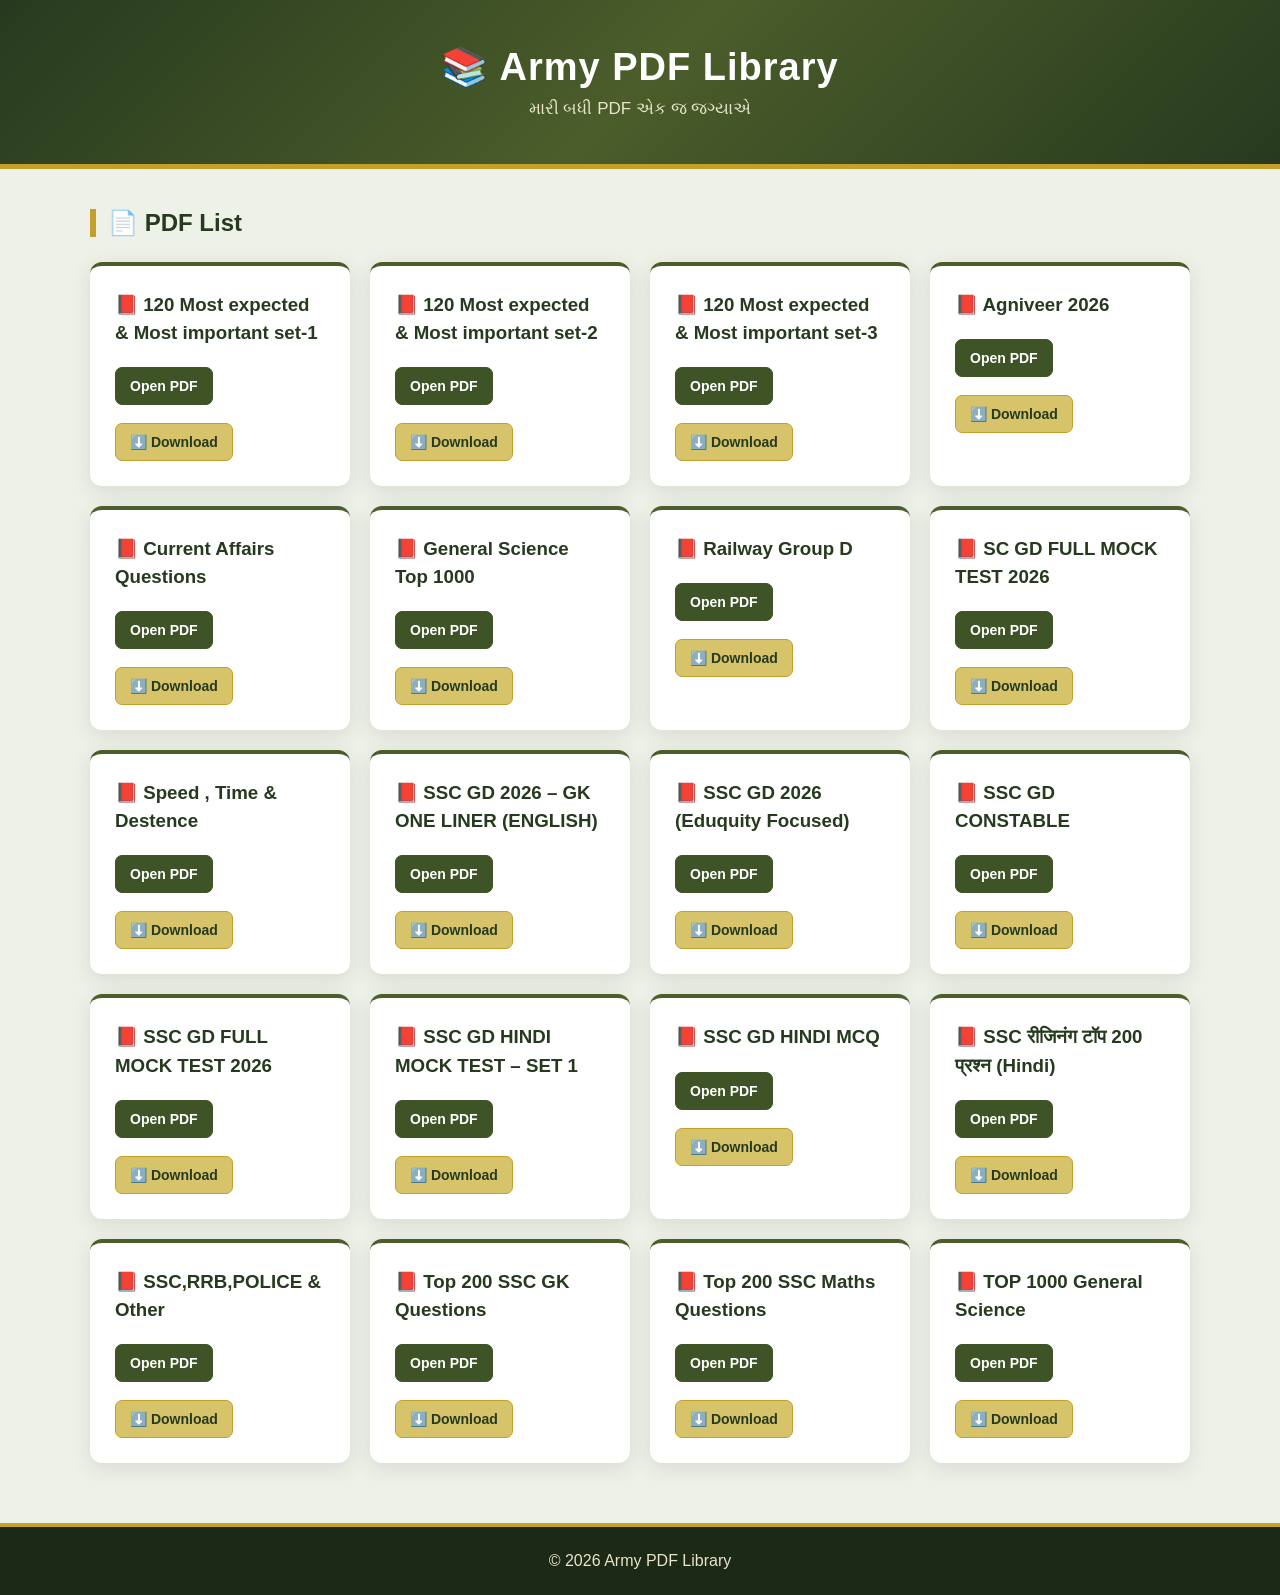
==== index.html @ f8b1bea4 "Fix HTML encoding issues in index.html" ====
<!DOCTYPE html>
<html lang="en">

<head>
    <meta charset="UTF-8">
    <meta name="viewport" content="width=device-width, initial-scale=1.0">

    <title>Army PDF Library</title>

    <link rel="stylesheet" href="style.css">
</head>

<body>

    <header>
        <h1>📚 Army PDF Library</h1>
        <p>મારી બધી PDF એક જ જગ્યાએ</p>
    </header>

    <main>

        <h2>📄 PDF List</h2>

        <div class="pdf-list">

            <div class="pdf-card">

                <h3>📕 120 Most expected & Most important set-1</h3>

                <a href="pdfs/120 Most expected & Most important set-1.pdf.pdf" target="_blank">Open PDF</a>
                <br>
                <br>
                <a href="pdfs/120 Most expected & Most important set-1.pdf.pdf"
                   download>
                    ⬇️ Download
                </a>

            </div>

            
            <div class="pdf-card">

                <h3>📕 120 Most expected & Most important set-2</h3>

                <a href="pdfs/120 Most expected & Most important set-2.pdf.pdf" target="_blank">Open PDF</a>
                <br><br>
                <a href="pdfs/120 Most expected & Most important set-2.pdf.pdf"
                   download>
                    ⬇️ Download
                </a>

            </div>

            <div class="pdf-card">

                <h3>📕 120 Most expected & Most important set-3</h3>

                <a href="pdfs/120 Most expected & Most important set-3.pdf.pdf" target="_blank">Open PDF</a>
                <br><br>
                <a href="pdfs/120 Most expected & Most important set-3.pdf.pdf"
                   download>
                    ⬇️ Download
                </a>

            </div>

            <div class="pdf-card">

                <h3>📕 Agniveer 2026 </h3>

                <a href="pdfs/Agniveer 2026.pdf.pdf" target="_blank">Open PDF</a>
                <br><br>
                <a href="pdfs/Agniveer 2026.pdf.pdf"
                   download>
                    ⬇️ Download
                </a>

            </div>

            <div class="pdf-card">

                <h3>📕 Current Affairs Questions</h3>

                <a href="pdfs/Current Affairs Questions.pdf.pdf" target="_blank">Open PDF</a>
                <br><br>
                <a href="pdfs/Current Affairs Questions.pdf.pdf"
                   download>
                    ⬇️ Download
                </a>

            </div>

            <div class="pdf-card">

                <h3>📕 General Science Top 1000</h3>

                <a href="pdfs/General Science Top 1000.pdf.pdf" target="_blank">Open PDF</a>
                <br><br>
                <a href="pdfs/General Science Top 1000.pdf.pdf"
                   download>
                    ⬇️ Download
                </a>

            </div>

            <div class="pdf-card">

                <h3>📕 Railway Group D </h3>

                <a href="pdfs/Railway Group D.pdf.pdf" target="_blank">Open PDF</a>
                <br><br>
                <a href="pdfs/Railway Group D.pdf.pdf"
                   download>
                    ⬇️ Download
                </a>

            </div>

            <div class="pdf-card">

                <h3>📕 SC GD FULL MOCK TEST 2026 </h3>

                <a href="pdfs/SC GD FULL MOCK TEST 2026.pdf.pdf" target="_blank">Open PDF</a>
                <br><br>
                <a href="pdfs/SC GD FULL MOCK TEST 2026.pdf.pdf"
                   download>
                    ⬇️ Download
                </a>

            </div>

            <div class="pdf-card">

                <h3>📕 Speed , Time & Destence </h3>

                <a href="pdfs/Speed , Time & Destence.pdf.pdf" target="_blank">Open PDF</a>
                <br><br>
                <a href="pdfs/Speed , Time & Destence.pdf.pdf"
                   download>
                    ⬇️ Download
                </a>

            </div>

            <div class="pdf-card">

                <h3>📕 SSC GD 2026 – GK ONE LINER (ENGLISH) </h3>

                <a href="pdfs/SSC GD 2026 – GK ONE LINER (ENGLISH).pdf.pdf" target="_blank">Open PDF</a>
                <br><br>
                <a href="pdfs/SSC GD 2026 – GK ONE LINER (ENGLISH).pdf.pdf"
                   download>
                    ⬇️ Download
                </a>

            </div>

            <div class="pdf-card">

                <h3>📕 SSC GD 2026 (Eduquity Focused)  </h3>

                <a href="pdfs/SSC GD 2026 (Eduquity Focused).pdf-compressed.pdf" target="_blank">Open PDF</a>
                <br><br>
                <a href="pdfs/SSC GD 2026 (Eduquity Focused) .pdf.pdf"
                   download>
                    ⬇️ Download
                </a>

            </div>

            <div class="pdf-card">

                <h3>📕 SSC GD CONSTABLE </h3>

                <a href="pdfs/SSC GD CONSTABLE.pdf-compressed.pdf" target="_blank">Open PDF</a>
                <br><br>
                <a href="pdfs/SSC GD CONSTABLE.pdf.pdf"
                   download>
                    ⬇️ Download
                </a>

            </div>

            <div class="pdf-card">

                <h3>📕 SSC GD FULL MOCK TEST 2026 </h3>

                <a href="pdfs/SSC GD FULL MOCK TEST 2026.pdf-compressed.pdf" target="_blank">Open PDF</a>
                <br><br>
                <a href="pdfs/SSC GD FULL MOCK TEST 2026.pdf.pdf"
                   download>
                    ⬇️ Download
                </a>

            </div>

            <div class="pdf-card">

                <h3>📕 SSC GD HINDI MOCK TEST – SET 1  </h3>

                <a href="pdfs/SSC GD HINDI MOCK TEST – SET 1.pdf-compressed.pdf" target="_blank">Open PDF</a>
                <br><br>
                <a href="pdfs/SSC GD HINDI MOCK TEST – SET 1.pdf.pdf"
                   download>
                    ⬇️ Download
                </a>

            </div>

            <div class="pdf-card">

                <h3>📕 SSC GD HINDI MCQ </h3>

                <a href="pdfs/SSC GD Hindi MCQ.pdf-compressed.pdf" target="_blank">Open PDF</a>
                <br><br>
                <a href="pdfs/SSC GD Hindi MCQ.pdf.pdf"
                   download>
                    ⬇️ Download
                </a>

            </div>

            <div class="pdf-card">

                <h3>📕 SSC रीजिनंग टॉप 200 प्रश्न (Hindi) </h3>

                <a href="pdfs/SSC रीजिनंग टॉप 200 प्रश्न (Hindi).pdf-compressed.pdf" target="_blank">Open PDF</a>
                <br><br>
                <a href="pdfs/SSC रीजिनंग टॉप 200 प्रश्न (Hindi).pdf.pdf"
                   download>
                    ⬇️ Download
                </a>

            </div>

            <div class="pdf-card">

                <h3>📕 SSC,RRB,POLICE & Other </h3>

                <a href="pdfs/SSC,RRB,POLICE & Other.pdf.pdf" target="_blank">Open PDF</a>
                <br><br>
                <a href="pdfs/SSC,RRB,POLICE & Other.pdf.pdf"
                   download>
                    ⬇️ Download
                </a>

            </div>

            <div class="pdf-card">

                <h3>📕 Top 200 SSC GK Questions </h3>

                <a href="pdfs/Top 200 SSC GK Questions.pdf.pdf" target="_blank">Open PDF</a>
                <br><br>
                <a href="pdfs/Top 200 SSC GK Questions.pdf.pdf"
                   download>
                    ⬇️ Download
                </a>

            </div>

            <div class="pdf-card">

                <h3>📕 Top 200 SSC Maths Questions </h3>

                <a href="pdfs/Top 200 SSC Maths Questions.pdf.pdf" target="_blank">Open PDF</a>
                <br><br>
                <a href="pdfs/Top 200 SSC Maths Questions.pdf.pdf"
                   download>
                    ⬇️ Download
                </a>

            </div>

            <div class="pdf-card">

                <h3>📕 TOP 1000 General Science </h3>

                <a href="pdfs/TOP 1000 General Science.pdf.pdf" target="_blank">Open PDF</a>
                <br><br>
                <a href="pdfs/TOP 1000 General Science.pdf.pdf"
                   download>
                    ⬇️ Download
                </a>

            </div>


        </div>

    </main>

    <footer>
        © 2026 Army PDF Library
    </footer>

</body>

</html>
---- style.css ----
* {
    margin: 0;
    padding: 0;
    box-sizing: border-box;
}

body {
    font-family: Arial, sans-serif;
    background: #eef1e8;
    color: #20251d;
}


/* =========================
   HEADER - ARMY THEME
========================= */

header {
    background: linear-gradient(135deg, #263a1f, #4b5d2a, #263a1f);
    color: #ffffff;
    text-align: center;
    padding: 45px 20px;

    border-bottom: 5px solid #c5a028;
}

header h1 {
    font-size: 38px;
    margin-bottom: 10px;
    font-weight: 800;
    letter-spacing: 1px;
}

header p {
    font-size: 17px;
    color: #e8e4c9;
}


/* =========================
   MAIN
========================= */

main {
    width: 90%;
    max-width: 1100px;
    margin: 40px auto;
}

main h2 {
    margin-bottom: 25px;
    color: #263a1f;
    border-left: 6px solid #c5a028;
    padding-left: 12px;
}


/* =========================
   PDF LIST
========================= */

.pdf-list {
    display: grid;
    grid-template-columns: repeat(auto-fit, minmax(260px, 1fr));
    gap: 20px;
}


/* =========================
   PDF CARD
========================= */

.pdf-card {
    background: #ffffff;
    padding: 25px;
    border-radius: 12px;

    border-top: 4px solid #4b5d2a;

    box-shadow: 0 5px 20px rgba(38, 58, 31, 0.12);

    transition: all 0.3s ease;

    position: relative;
}

.pdf-card:hover {
    transform: translateY(-7px);

    border-top-color: #c5a028;

    box-shadow: 0 12px 30px rgba(38, 58, 31, 0.22);
}

.pdf-card h3 {
    margin-bottom: 20px;
    color: #263a1f;
    line-height: 1.5;
}


/* =========================
   BUTTONS
========================= */

.pdf-card a {
    display: inline-block;

    text-decoration: none;

    padding: 10px 14px;

    margin-right: 5px;

    border-radius: 7px;

    font-size: 14px;

    font-weight: bold;

    transition: all 0.3s ease;
}


/* Open PDF Button */

.pdf-card a:first-of-type {
    background: #3f5426;
    color: white;

    border: 1px solid #3f5426;
}

.pdf-card a:first-of-type:hover {
    background: #263a1f;
    border-color: #263a1f;
    transform: scale(1.04);
}


/* Download Button */

.pdf-card a:last-of-type {
    background: #d6c36a;
    color: #263a1f;

    border: 1px solid #c5a028;
}

.pdf-card a:last-of-type:hover {
    background: #c5a028;
    color: #ffffff;

    transform: scale(1.04);
}


/* =========================
   FOOTER
========================= */

footer {
    background: #1c2917;

    color: #e8e4c9;

    text-align: center;

    padding: 25px;

    margin-top: 60px;

    border-top: 4px solid #c5a028;
}


/* =========================
   MOBILE
========================= */

@media (max-width: 600px) {

    header {
        padding: 35px 15px;
    }

    header h1 {
        font-size: 28px;
    }

    header p {
        font-size: 15px;
    }

    main {
        width: 92%;
        margin: 30px auto;
    }

    .pdf-list {
        grid-template-columns: 1fr;
    }

    .pdf-card {
        padding: 22px;
    }

    .pdf-card a {
        padding: 9px 12px;
        font-size: 13px;
    }
}
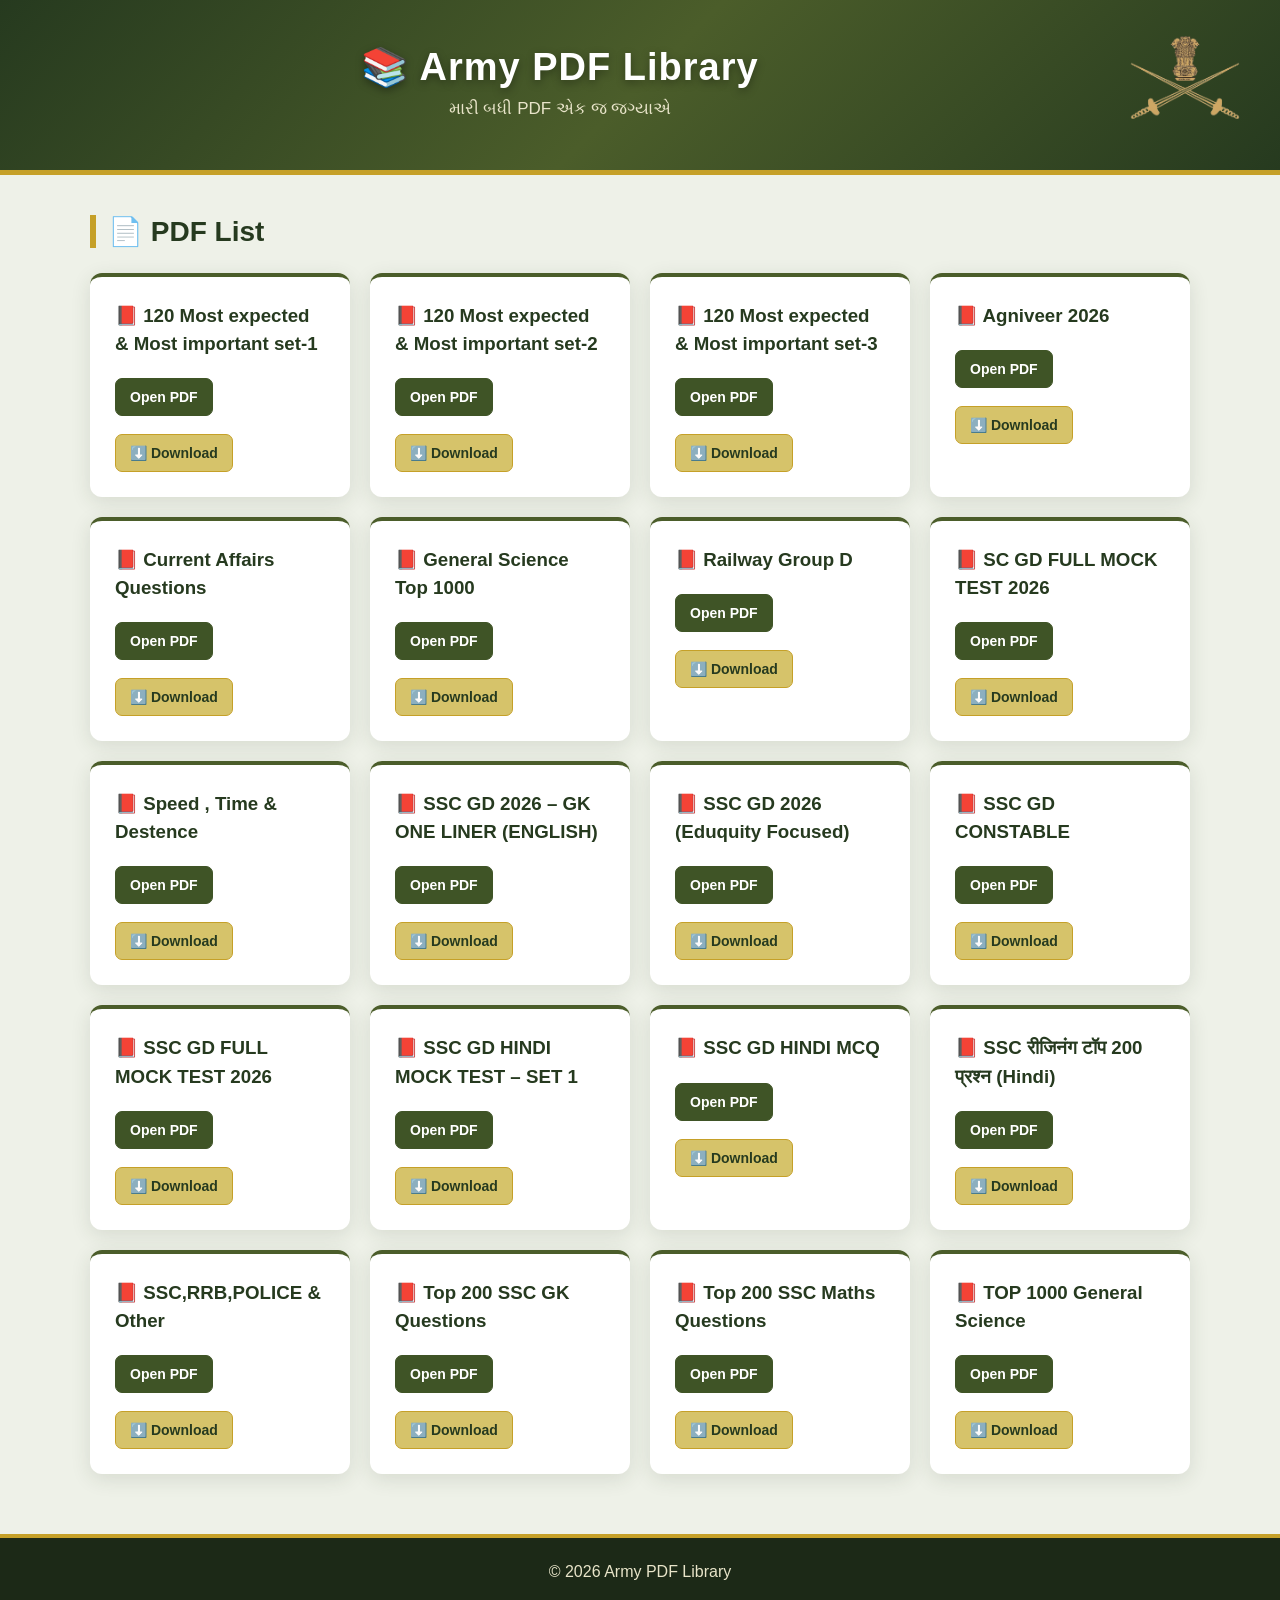
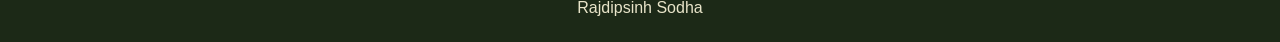
==== commit a35f333b: "Update index.html" ====
--- a/index.html
+++ b/index.html
@@ -239,7 +239,7 @@
 
                 <h3>📕 SSC,RRB,POLICE & Other </h3>
 
-                <a href="pdfs/SSC,RRB,POLICE & Other.pdf.pdf" target="_blank">Open PDF</a>
+                <a href="pdfs/SSC,RRB,POLICE & Other.pdf-compressed.pdf" target="_blank">Open PDF</a>
                 <br><br>
                 <a href="pdfs/SSC,RRB,POLICE & Other.pdf.pdf"
                    download>
@@ -252,7 +252,7 @@
 
                 <h3>📕 Top 200 SSC GK Questions </h3>
 
-                <a href="pdfs/Top 200 SSC GK Questions.pdf.pdf" target="_blank">Open PDF</a>
+                <a href="pdfs/Top 200 SSC GK Questions.pdf-compressed.pdf" target="_blank">Open PDF</a>
                 <br><br>
                 <a href="pdfs/Top 200 SSC GK Questions.pdf.pdf"
                    download>
@@ -265,7 +265,7 @@
 
                 <h3>📕 Top 200 SSC Maths Questions </h3>
 
-                <a href="pdfs/Top 200 SSC Maths Questions.pdf.pdf" target="_blank">Open PDF</a>
+                <a href="pdfs/Top 200 SSC Maths Questions.pdf-compressed.pdf" target="_blank">Open PDF</a>
                 <br><br>
                 <a href="pdfs/Top 200 SSC Maths Questions.pdf.pdf"
                    download>
@@ -278,7 +278,7 @@
 
                 <h3>📕 TOP 1000 General Science </h3>
 
-                <a href="pdfs/TOP 1000 General Science.pdf.pdf" target="_blank">Open PDF</a>
+                <a href="pdfs/TOP 1000 General Science.pdf-compressed.pdf" target="_blank">Open PDF</a>
                 <br><br>
                 <a href="pdfs/TOP 1000 General Science.pdf.pdf"
                    download>
@@ -293,8 +293,9 @@
     </main>
 
     <footer>
-        © 2026 Army PDF Library
-    </footer>
+    © 2026 Army PDF Library <br><br>
+    Rajdipsinh Sodha
+</footer>
 
 </body>
 
--- a/style.css
+++ b/style.css
@@ -16,23 +16,82 @@
 ========================= */
 
 header {
-    background: linear-gradient(135deg, #263a1f, #4b5d2a, #263a1f);
+    background: linear-gradient(
+        135deg,
+        #263a1f,
+        #4b5d2a,
+        #263a1f
+    );
+
     color: #ffffff;
     text-align: center;
-    padding: 45px 20px;
+
+    padding: 45px 180px 45px 20px;
 
     border-bottom: 5px solid #c5a028;
-}
+
+    position: relative;
+
+    min-height: 175px;
+
+    overflow: hidden;
+}
+
+
+/* =========================
+   ARMY LOGO - TOP RIGHT
+========================= */
+
+header::after {
+    content: "";
+
+    position: absolute;
+
+    top: 10px;
+    right: 20px;
+
+    width: 150px;
+    height: 135px;
+
+    background-image: url("armylogo-removebg-preview.png");
+
+    background-repeat: no-repeat;
+
+    background-position: center;
+
+    background-size: contain;
+
+    z-index: 10;
+
+    pointer-events: none;
+}
+
+
+/* =========================
+   HEADER TITLE
+========================= */
 
 header h1 {
     font-size: 38px;
+
     margin-bottom: 10px;
+
     font-weight: 800;
+
     letter-spacing: 1px;
-}
+
+    text-shadow:
+        0 3px 8px rgba(0, 0, 0, 0.35);
+}
+
+
+/* =========================
+   HEADER SUBTITLE
+========================= */
 
 header p {
     font-size: 17px;
+
     color: #e8e4c9;
 }
 
@@ -43,15 +102,27 @@
 
 main {
     width: 90%;
+
     max-width: 1100px;
+
     margin: 40px auto;
 }
+
+
+/* =========================
+   MAIN TITLE
+========================= */
 
 main h2 {
     margin-bottom: 25px;
+
     color: #263a1f;
+
     border-left: 6px solid #c5a028;
+
     padding-left: 12px;
+
+    font-size: 28px;
 }
 
 
@@ -61,7 +132,13 @@
 
 .pdf-list {
     display: grid;
-    grid-template-columns: repeat(auto-fit, minmax(260px, 1fr));
+
+    grid-template-columns:
+        repeat(
+            auto-fit,
+            minmax(260px, 1fr)
+        );
+
     gap: 20px;
 }
 
@@ -72,29 +149,43 @@
 
 .pdf-card {
     background: #ffffff;
+
     padding: 25px;
+
     border-radius: 12px;
 
     border-top: 4px solid #4b5d2a;
 
-    box-shadow: 0 5px 20px rgba(38, 58, 31, 0.12);
+    box-shadow:
+        0 5px 20px
+        rgba(38, 58, 31, 0.12);
 
     transition: all 0.3s ease;
 
     position: relative;
 }
+
 
 .pdf-card:hover {
     transform: translateY(-7px);
 
     border-top-color: #c5a028;
 
-    box-shadow: 0 12px 30px rgba(38, 58, 31, 0.22);
-}
+    box-shadow:
+        0 12px 30px
+        rgba(38, 58, 31, 0.22);
+}
+
+
+/* =========================
+   PDF TITLE
+========================= */
 
 .pdf-card h3 {
     margin-bottom: 20px;
+
     color: #263a1f;
+
     line-height: 1.5;
 }
 
@@ -122,33 +213,44 @@
 }
 
 
-/* Open PDF Button */
+/* =========================
+   OPEN PDF BUTTON
+========================= */
 
 .pdf-card a:first-of-type {
     background: #3f5426;
+
     color: white;
 
     border: 1px solid #3f5426;
 }
+
 
 .pdf-card a:first-of-type:hover {
     background: #263a1f;
+
     border-color: #263a1f;
+
     transform: scale(1.04);
 }
 
 
-/* Download Button */
+/* =========================
+   DOWNLOAD BUTTON
+========================= */
 
 .pdf-card a:last-of-type {
     background: #d6c36a;
+
     color: #263a1f;
 
     border: 1px solid #c5a028;
 }
+
 
 .pdf-card a:last-of-type:hover {
     background: #c5a028;
+
     color: #ffffff;
 
     transform: scale(1.04);
@@ -181,32 +283,58 @@
 @media (max-width: 600px) {
 
     header {
-        padding: 35px 15px;
-    }
+        padding: 30px 90px 30px 15px;
+
+        min-height: 125px;
+    }
+
 
     header h1 {
-        font-size: 28px;
-    }
+        font-size: 26px;
+    }
+
 
     header p {
-        font-size: 15px;
-    }
+        font-size: 14px;
+    }
+
+
+    header::after {
+        top: 8px;
+
+        right: 5px;
+
+        width: 80px;
+
+        height: 80px;
+    }
+
 
     main {
         width: 92%;
+
         margin: 30px auto;
     }
+
+
+    main h2 {
+        font-size: 23px;
+    }
+
 
     .pdf-list {
         grid-template-columns: 1fr;
     }
 
+
     .pdf-card {
         padding: 22px;
     }
 
+
     .pdf-card a {
         padding: 9px 12px;
+
         font-size: 13px;
     }
-}+}
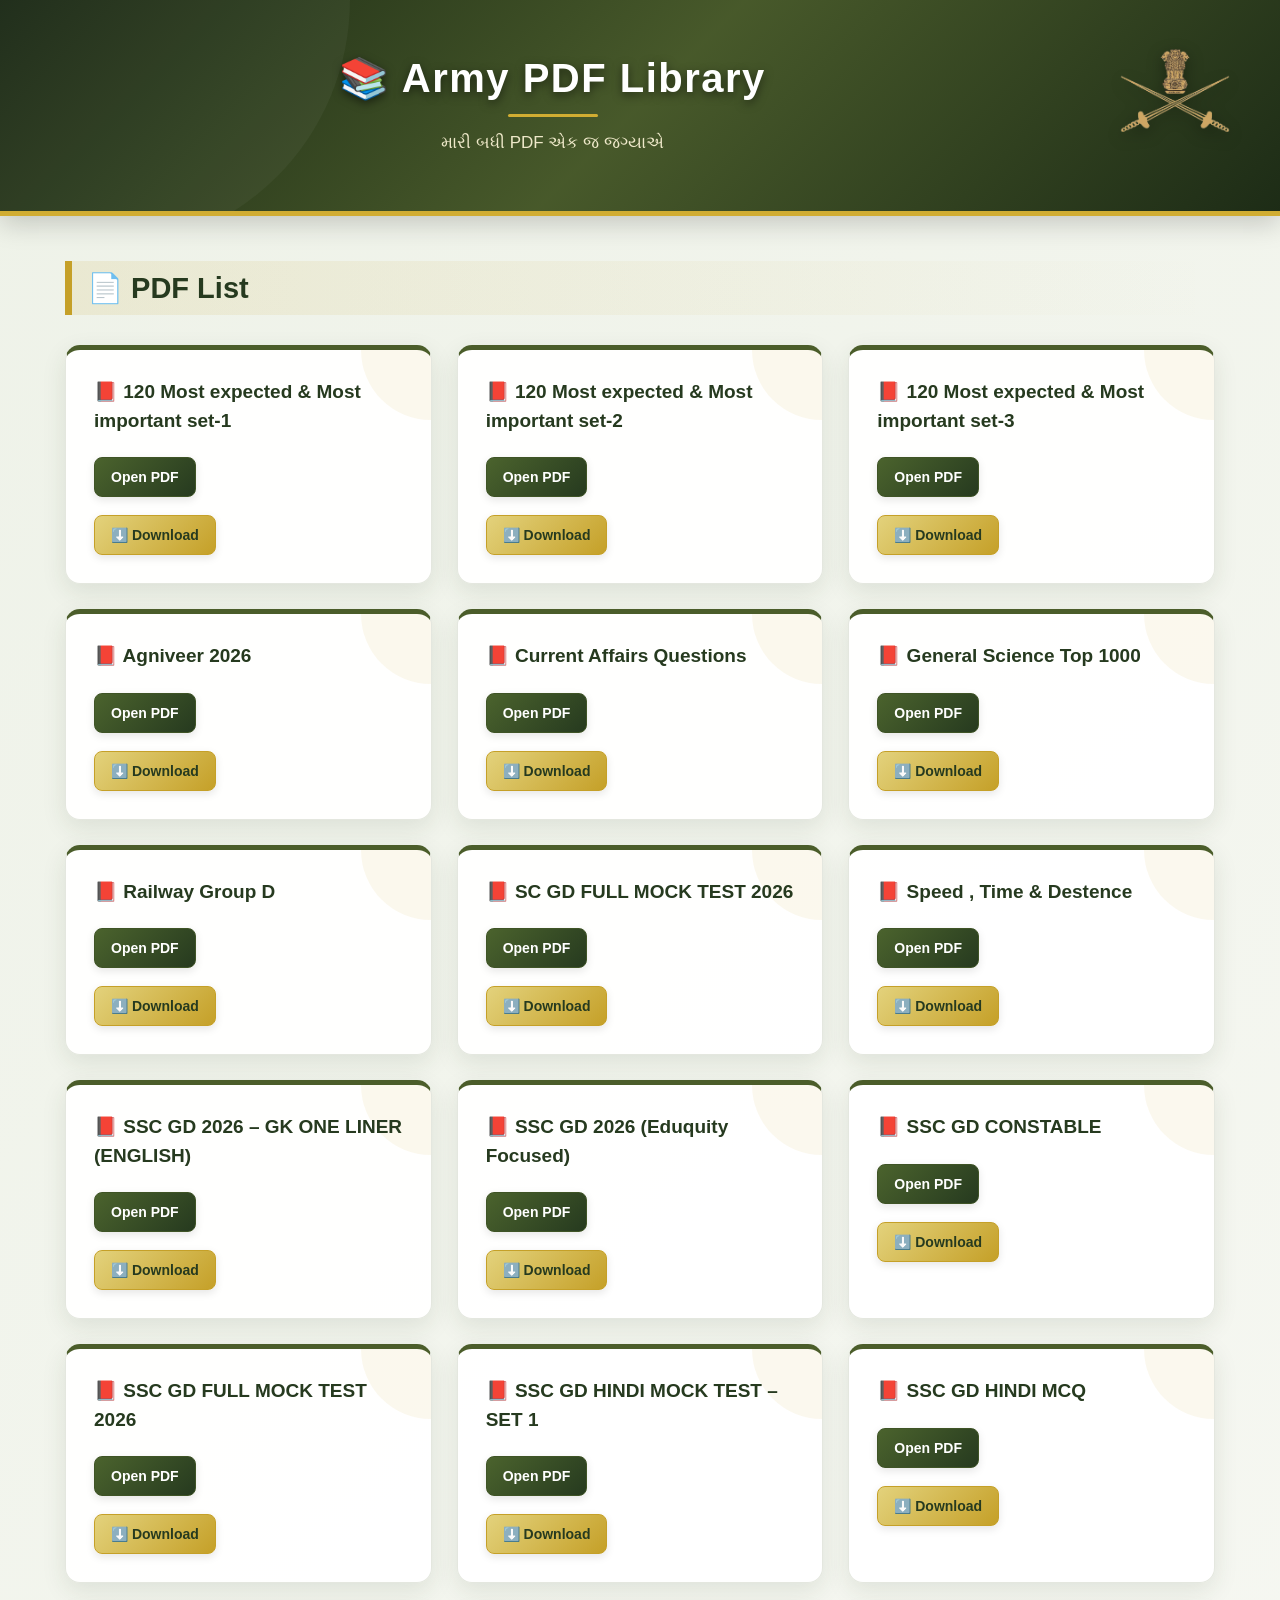
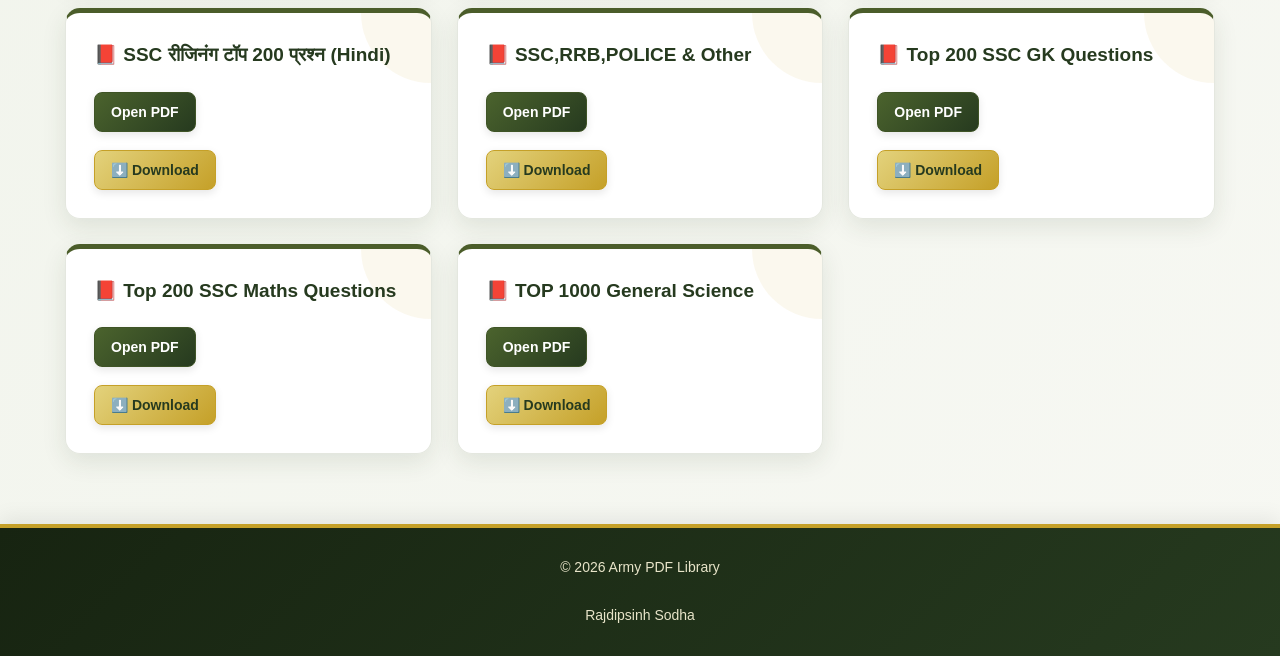
==== commit d6115f7f: "Update index.html" ====
--- a/index.html
+++ b/index.html
@@ -12,156 +12,252 @@
 
 <body>
 
+    <!-- =========================
+         ARMY BACKGROUND SLIDESHOW
+    ========================== -->
+
+    <div class="army-background">
+
+        <div class="army-slide slide1"></div>
+
+        <div class="army-slide slide2"></div>
+
+        <div class="army-slide slide3"></div>
+
+        <div class="army-slide slide4"></div>
+
+    </div>
+
+
     <header>
+
         <h1>📚 Army PDF Library</h1>
+
         <p>મારી બધી PDF એક જ જગ્યાએ</p>
+
     </header>
 
+
     <main>
 
         <h2>📄 PDF List</h2>
 
         <div class="pdf-list">
 
+
             <div class="pdf-card">
 
                 <h3>📕 120 Most expected & Most important set-1</h3>
 
-                <a href="pdfs/120 Most expected & Most important set-1.pdf.pdf" target="_blank">Open PDF</a>
-                <br>
-                <br>
                 <a href="pdfs/120 Most expected & Most important set-1.pdf.pdf"
-                   download>
-                    ⬇️ Download
-                </a>
-
-            </div>
-
-            
+                   target="_blank">
+                    Open PDF
+                </a>
+
+                <br>
+                <br>
+
+                <a href="pdfs/120 Most expected & Most important set-1.pdf.pdf"
+                   download>
+                    ⬇️ Download
+                </a>
+
+            </div>
+
+
             <div class="pdf-card">
 
                 <h3>📕 120 Most expected & Most important set-2</h3>
 
-                <a href="pdfs/120 Most expected & Most important set-2.pdf.pdf" target="_blank">Open PDF</a>
-                <br><br>
                 <a href="pdfs/120 Most expected & Most important set-2.pdf.pdf"
-                   download>
-                    ⬇️ Download
-                </a>
-
-            </div>
+                   target="_blank">
+                    Open PDF
+                </a>
+
+                <br>
+                <br>
+
+                <a href="pdfs/120 Most expected & Most important set-2.pdf.pdf"
+                   download>
+                    ⬇️ Download
+                </a>
+
+            </div>
+
 
             <div class="pdf-card">
 
                 <h3>📕 120 Most expected & Most important set-3</h3>
 
-                <a href="pdfs/120 Most expected & Most important set-3.pdf.pdf" target="_blank">Open PDF</a>
-                <br><br>
                 <a href="pdfs/120 Most expected & Most important set-3.pdf.pdf"
-                   download>
-                    ⬇️ Download
-                </a>
-
-            </div>
+                   target="_blank">
+                    Open PDF
+                </a>
+
+                <br>
+                <br>
+
+                <a href="pdfs/120 Most expected & Most important set-3.pdf.pdf"
+                   download>
+                    ⬇️ Download
+                </a>
+
+            </div>
+
 
             <div class="pdf-card">
 
                 <h3>📕 Agniveer 2026 </h3>
 
-                <a href="pdfs/Agniveer 2026.pdf.pdf" target="_blank">Open PDF</a>
-                <br><br>
                 <a href="pdfs/Agniveer 2026.pdf.pdf"
-                   download>
-                    ⬇️ Download
-                </a>
-
-            </div>
+                   target="_blank">
+                    Open PDF
+                </a>
+
+                <br>
+                <br>
+
+                <a href="pdfs/Agniveer 2026.pdf.pdf"
+                   download>
+                    ⬇️ Download
+                </a>
+
+            </div>
+
 
             <div class="pdf-card">
 
                 <h3>📕 Current Affairs Questions</h3>
 
-                <a href="pdfs/Current Affairs Questions.pdf.pdf" target="_blank">Open PDF</a>
-                <br><br>
                 <a href="pdfs/Current Affairs Questions.pdf.pdf"
-                   download>
-                    ⬇️ Download
-                </a>
-
-            </div>
+                   target="_blank">
+                    Open PDF
+                </a>
+
+                <br>
+                <br>
+
+                <a href="pdfs/Current Affairs Questions.pdf.pdf"
+                   download>
+                    ⬇️ Download
+                </a>
+
+            </div>
+
 
             <div class="pdf-card">
 
                 <h3>📕 General Science Top 1000</h3>
 
-                <a href="pdfs/General Science Top 1000.pdf.pdf" target="_blank">Open PDF</a>
-                <br><br>
                 <a href="pdfs/General Science Top 1000.pdf.pdf"
-                   download>
-                    ⬇️ Download
-                </a>
-
-            </div>
+                   target="_blank">
+                    Open PDF
+                </a>
+
+                <br>
+                <br>
+
+                <a href="pdfs/General Science Top 1000.pdf.pdf"
+                   download>
+                    ⬇️ Download
+                </a>
+
+            </div>
+
 
             <div class="pdf-card">
 
                 <h3>📕 Railway Group D </h3>
 
-                <a href="pdfs/Railway Group D.pdf.pdf" target="_blank">Open PDF</a>
-                <br><br>
                 <a href="pdfs/Railway Group D.pdf.pdf"
-                   download>
-                    ⬇️ Download
-                </a>
-
-            </div>
+                   target="_blank">
+                    Open PDF
+                </a>
+
+                <br>
+                <br>
+
+                <a href="pdfs/Railway Group D.pdf.pdf"
+                   download>
+                    ⬇️ Download
+                </a>
+
+            </div>
+
 
             <div class="pdf-card">
 
                 <h3>📕 SC GD FULL MOCK TEST 2026 </h3>
 
-                <a href="pdfs/SC GD FULL MOCK TEST 2026.pdf.pdf" target="_blank">Open PDF</a>
-                <br><br>
                 <a href="pdfs/SC GD FULL MOCK TEST 2026.pdf.pdf"
-                   download>
-                    ⬇️ Download
-                </a>
-
-            </div>
+                   target="_blank">
+                    Open PDF
+                </a>
+
+                <br>
+                <br>
+
+                <a href="pdfs/SC GD FULL MOCK TEST 2026.pdf.pdf"
+                   download>
+                    ⬇️ Download
+                </a>
+
+            </div>
+
 
             <div class="pdf-card">
 
                 <h3>📕 Speed , Time & Destence </h3>
 
-                <a href="pdfs/Speed , Time & Destence.pdf.pdf" target="_blank">Open PDF</a>
-                <br><br>
                 <a href="pdfs/Speed , Time & Destence.pdf.pdf"
-                   download>
-                    ⬇️ Download
-                </a>
-
-            </div>
+                   target="_blank">
+                    Open PDF
+                </a>
+
+                <br>
+                <br>
+
+                <a href="pdfs/Speed , Time & Destence.pdf.pdf"
+                   download>
+                    ⬇️ Download
+                </a>
+
+            </div>
+
 
             <div class="pdf-card">
 
                 <h3>📕 SSC GD 2026 – GK ONE LINER (ENGLISH) </h3>
 
-                <a href="pdfs/SSC GD 2026 – GK ONE LINER (ENGLISH).pdf.pdf" target="_blank">Open PDF</a>
-                <br><br>
                 <a href="pdfs/SSC GD 2026 – GK ONE LINER (ENGLISH).pdf.pdf"
-                   download>
-                    ⬇️ Download
-                </a>
-
-            </div>
+                   target="_blank">
+                    Open PDF
+                </a>
+
+                <br>
+                <br>
+
+                <a href="pdfs/SSC GD 2026 – GK ONE LINER (ENGLISH).pdf.pdf"
+                   download>
+                    ⬇️ Download
+                </a>
+
+            </div>
+
 
             <div class="pdf-card">
 
                 <h3>📕 SSC GD 2026 (Eduquity Focused)   </h3>
 
-                <a href="pdfs/SSC GD 2026 (Eduquity Focused).pdf-compressed.pdf" target="_blank">Open PDF</a>
-                <br><br>
+                <a href="pdfs/SSC GD 2026 (Eduquity Focused).pdf-compressed.pdf"
+                   target="_blank">
+                    Open PDF
+                </a>
+
+                <br>
+                <br>
+
                 <a href="pdfs/SSC GD 2026 (Eduquity Focused)  .pdf.pdf"
                    download>
@@ -170,12 +266,19 @@
 
             </div>
 
+
             <div class="pdf-card">
 
                 <h3>📕 SSC GD CONSTABLE </h3>
 
-                <a href="pdfs/SSC GD CONSTABLE.pdf-compressed.pdf" target="_blank">Open PDF</a>
-                <br><br>
+                <a href="pdfs/SSC GD CONSTABLE.pdf-compressed.pdf"
+                   target="_blank">
+                    Open PDF
+                </a>
+
+                <br>
+                <br>
+
                 <a href="pdfs/SSC GD CONSTABLE.pdf.pdf"
                    download>
                     ⬇️ Download
@@ -183,12 +286,19 @@
 
             </div>
 
+
             <div class="pdf-card">
 
                 <h3>📕 SSC GD FULL MOCK TEST 2026 </h3>
 
-                <a href="pdfs/SSC GD FULL MOCK TEST 2026.pdf-compressed.pdf" target="_blank">Open PDF</a>
-                <br><br>
+                <a href="pdfs/SSC GD FULL MOCK TEST 2026.pdf-compressed.pdf"
+                   target="_blank">
+                    Open PDF
+                </a>
+
+                <br>
+                <br>
+
                 <a href="pdfs/SSC GD FULL MOCK TEST 2026.pdf.pdf"
                    download>
                     ⬇️ Download
@@ -196,12 +306,19 @@
 
             </div>
 
+
             <div class="pdf-card">
 
                 <h3>📕 SSC GD HINDI MOCK TEST – SET 1  </h3>
 
-                <a href="pdfs/SSC GD HINDI MOCK TEST – SET 1.pdf-compressed.pdf" target="_blank">Open PDF</a>
-                <br><br>
+                <a href="pdfs/SSC GD HINDI MOCK TEST – SET 1.pdf-compressed.pdf"
+                   target="_blank">
+                    Open PDF
+                </a>
+
+                <br>
+                <br>
+
                 <a href="pdfs/SSC GD HINDI MOCK TEST – SET 1.pdf.pdf"
                    download>
                     ⬇️ Download
@@ -209,12 +326,19 @@
 
             </div>
 
+
             <div class="pdf-card">
 
                 <h3>📕 SSC GD HINDI MCQ </h3>
 
-                <a href="pdfs/SSC GD Hindi MCQ.pdf-compressed.pdf" target="_blank">Open PDF</a>
-                <br><br>
+                <a href="pdfs/SSC GD Hindi MCQ.pdf-compressed.pdf"
+                   target="_blank">
+                    Open PDF
+                </a>
+
+                <br>
+                <br>
+
                 <a href="pdfs/SSC GD Hindi MCQ.pdf.pdf"
                    download>
                     ⬇️ Download
@@ -222,12 +346,19 @@
 
             </div>
 
+
             <div class="pdf-card">
 
                 <h3>📕 SSC रीजिनंग टॉप 200 प्रश्न (Hindi) </h3>
 
-                <a href="pdfs/SSC रीजिनंग टॉप 200 प्रश्न (Hindi).pdf-compressed.pdf" target="_blank">Open PDF</a>
-                <br><br>
+                <a href="pdfs/SSC रीजिनंग टॉप 200 प्रश्न (Hindi).pdf-compressed.pdf"
+                   target="_blank">
+                    Open PDF
+                </a>
+
+                <br>
+                <br>
+
                 <a href="pdfs/SSC रीजिनंग टॉप 200 प्रश्न (Hindi).pdf.pdf"
                    download>
                     ⬇️ Download
@@ -235,12 +366,19 @@
 
             </div>
 
+
             <div class="pdf-card">
 
                 <h3>📕 SSC,RRB,POLICE & Other </h3>
 
-                <a href="pdfs/SSC,RRB,POLICE & Other.pdf-compressed.pdf" target="_blank">Open PDF</a>
-                <br><br>
+                <a href="pdfs/SSC,RRB,POLICE & Other.pdf-compressed.pdf"
+                   target="_blank">
+                    Open PDF
+                </a>
+
+                <br>
+                <br>
+
                 <a href="pdfs/SSC,RRB,POLICE & Other.pdf.pdf"
                    download>
                     ⬇️ Download
@@ -248,12 +386,19 @@
 
             </div>
 
+
             <div class="pdf-card">
 
                 <h3>📕 Top 200 SSC GK Questions </h3>
 
-                <a href="pdfs/Top 200 SSC GK Questions.pdf-compressed.pdf" target="_blank">Open PDF</a>
-                <br><br>
+                <a href="pdfs/Top 200 SSC GK Questions.pdf-compressed.pdf"
+                   target="_blank">
+                    Open PDF
+                </a>
+
+                <br>
+                <br>
+
                 <a href="pdfs/Top 200 SSC GK Questions.pdf.pdf"
                    download>
                     ⬇️ Download
@@ -261,12 +406,19 @@
 
             </div>
 
+
             <div class="pdf-card">
 
                 <h3>📕 Top 200 SSC Maths Questions </h3>
 
-                <a href="pdfs/Top 200 SSC Maths Questions.pdf-compressed.pdf" target="_blank">Open PDF</a>
-                <br><br>
+                <a href="pdfs/Top 200 SSC Maths Questions.pdf-compressed.pdf"
+                   target="_blank">
+                    Open PDF
+                </a>
+
+                <br>
+                <br>
+
                 <a href="pdfs/Top 200 SSC Maths Questions.pdf.pdf"
                    download>
                     ⬇️ Download
@@ -274,12 +426,19 @@
 
             </div>
 
+
             <div class="pdf-card">
 
                 <h3>📕 TOP 1000 General Science </h3>
 
-                <a href="pdfs/TOP 1000 General Science.pdf-compressed.pdf" target="_blank">Open PDF</a>
-                <br><br>
+                <a href="pdfs/TOP 1000 General Science.pdf-compressed.pdf"
+                   target="_blank">
+                    Open PDF
+                </a>
+
+                <br>
+                <br>
+
                 <a href="pdfs/TOP 1000 General Science.pdf.pdf"
                    download>
                     ⬇️ Download
@@ -292,10 +451,18 @@
 
     </main>
 
+
     <footer>
-    © 2026 Army PDF Library <br><br>
-    Rajdipsinh Sodha
-</footer>
+
+        © 2026 Army PDF Library
+
+        <br>
+        <br>
+
+        Rajdipsinh Sodha
+
+    </footer>
+
 
 </body>
 
--- a/style.css
+++ b/style.css
@@ -1,40 +1,75 @@
+/* =========================
+   GLOBAL RESET
+========================= */
+
 * {
     margin: 0;
     padding: 0;
     box-sizing: border-box;
 }
 
+html {
+    scroll-behavior: smooth;
+}
+
 body {
     font-family: Arial, sans-serif;
-    background: #eef1e8;
+    background: linear-gradient(135deg, #eef2e8, #f7f8f3);
     color: #20251d;
-}
-
-
-/* =========================
-   HEADER - ARMY THEME
+    min-height: 100vh;
+}
+
+
+/* =========================
+   HEADER - ARMY PREMIUM THEME
 ========================= */
 
 header {
-    background: linear-gradient(
-        135deg,
-        #263a1f,
-        #4b5d2a,
-        #263a1f
-    );
+    position: relative;
+
+    background:
+        linear-gradient(
+            135deg,
+            rgba(20, 35, 15, 0.98),
+            rgba(66, 84, 36, 0.97),
+            rgba(25, 40, 18, 0.98)
+        );
 
     color: #ffffff;
+
     text-align: center;
 
-    padding: 45px 180px 45px 20px;
-
-    border-bottom: 5px solid #c5a028;
-
-    position: relative;
-
-    min-height: 175px;
+    padding: 55px 200px 55px 25px;
+
+    border-bottom: 5px solid #d1ad32;
+
+    min-height: 190px;
 
     overflow: hidden;
+
+    box-shadow:
+        0 8px 25px rgba(0, 0, 0, 0.18);
+}
+
+
+/* Decorative Army Pattern */
+
+header::before {
+    content: "";
+
+    position: absolute;
+
+    width: 500px;
+    height: 500px;
+
+    top: -250px;
+    left: -150px;
+
+    background: rgba(255, 255, 255, 0.04);
+
+    border-radius: 50%;
+
+    pointer-events: none;
 }
 
 
@@ -47,11 +82,11 @@
 
     position: absolute;
 
-    top: 10px;
-    right: 20px;
+    top: 20px;
+    right: 30px;
 
     width: 150px;
-    height: 135px;
+    height: 140px;
 
     background-image: url("armylogo-removebg-preview.png");
 
@@ -64,6 +99,9 @@
     z-index: 10;
 
     pointer-events: none;
+
+    filter:
+        drop-shadow(0 5px 8px rgba(0, 0, 0, 0.35));
 }
 
 
@@ -72,16 +110,36 @@
 ========================= */
 
 header h1 {
-    font-size: 38px;
-
-    margin-bottom: 10px;
+    position: relative;
+
+    font-size: 40px;
+
+    margin-bottom: 12px;
 
     font-weight: 800;
 
-    letter-spacing: 1px;
+    letter-spacing: 1.5px;
 
     text-shadow:
-        0 3px 8px rgba(0, 0, 0, 0.35);
+        0 3px 10px rgba(0, 0, 0, 0.5);
+}
+
+
+/* Small Gold Line */
+
+header h1::after {
+    content: "";
+
+    display: block;
+
+    width: 90px;
+    height: 3px;
+
+    background: #d1ad32;
+
+    margin: 12px auto 0;
+
+    border-radius: 10px;
 }
 
 
@@ -90,22 +148,30 @@
 ========================= */
 
 header p {
+    position: relative;
+
     font-size: 17px;
 
-    color: #e8e4c9;
-}
-
-
-/* =========================
-   MAIN
+    color: #eee8c9;
+
+    line-height: 1.6;
+
+    margin-top: 10px;
+}
+
+
+/* =========================
+   MAIN SECTION
 ========================= */
 
 main {
     width: 90%;
 
-    max-width: 1100px;
-
-    margin: 40px auto;
+    max-width: 1150px;
+
+    margin: 45px auto;
+
+    min-height: 400px;
 }
 
 
@@ -114,15 +180,25 @@
 ========================= */
 
 main h2 {
-    margin-bottom: 25px;
+    margin-bottom: 30px;
 
     color: #263a1f;
 
-    border-left: 6px solid #c5a028;
-
-    padding-left: 12px;
-
-    font-size: 28px;
+    border-left: 7px solid #c5a028;
+
+    padding: 10px 15px;
+
+    font-size: 29px;
+
+    font-weight: 800;
+
+    background: linear-gradient(
+        to right,
+        rgba(197, 160, 40, 0.12),
+        transparent
+    );
+
+    border-radius: 0 8px 8px 0;
 }
 
 
@@ -136,10 +212,10 @@
     grid-template-columns:
         repeat(
             auto-fit,
-            minmax(260px, 1fr)
+            minmax(280px, 1fr)
         );
 
-    gap: 20px;
+    gap: 25px;
 }
 
 
@@ -148,50 +224,84 @@
 ========================= */
 
 .pdf-card {
-    background: #ffffff;
-
-    padding: 25px;
-
-    border-radius: 12px;
-
-    border-top: 4px solid #4b5d2a;
+    position: relative;
+
+    background: rgba(255, 255, 255, 0.95);
+
+    padding: 28px;
+
+    border-radius: 15px;
+
+    border: 1px solid rgba(75, 93, 42, 0.15);
+
+    border-top: 5px solid #4b5d2a;
 
     box-shadow:
-        0 5px 20px
-        rgba(38, 58, 31, 0.12);
-
-    transition: all 0.3s ease;
-
+        0 8px 25px rgba(38, 58, 31, 0.10);
+
+    transition:
+        transform 0.3s ease,
+        box-shadow 0.3s ease,
+        border-color 0.3s ease;
+
+    overflow: hidden;
+}
+
+
+/* Card Gold Decoration */
+
+.pdf-card::before {
+    content: "";
+
+    position: absolute;
+
+    top: 0;
+    right: 0;
+
+    width: 70px;
+    height: 70px;
+
+    background: rgba(197, 160, 40, 0.08);
+
+    border-radius: 0 0 0 70px;
+}
+
+
+/* =========================
+   CARD HOVER
+========================= */
+
+.pdf-card:hover {
+    transform: translateY(-8px);
+
+    border-top-color: #c5a028;
+
+    box-shadow:
+        0 15px 35px rgba(38, 58, 31, 0.20);
+}
+
+
+/* =========================
+   PDF TITLE
+========================= */
+
+.pdf-card h3 {
     position: relative;
-}
-
-
-.pdf-card:hover {
-    transform: translateY(-7px);
-
-    border-top-color: #c5a028;
-
-    box-shadow:
-        0 12px 30px
-        rgba(38, 58, 31, 0.22);
-}
-
-
-/* =========================
-   PDF TITLE
-========================= */
-
-.pdf-card h3 {
-    margin-bottom: 20px;
+
+    margin-bottom: 22px;
 
     color: #263a1f;
 
     line-height: 1.5;
-}
-
-
-/* =========================
-   BUTTONS
+
+    font-size: 19px;
+
+    font-weight: 700;
+}
+
+
+/* =========================
+   BUTTON AREA
 ========================= */
 
 .pdf-card a {
@@ -199,17 +309,21 @@
 
     text-decoration: none;
 
-    padding: 10px 14px;
-
-    margin-right: 5px;
-
-    border-radius: 7px;
+    padding: 11px 16px;
+
+    margin-right: 7px;
+
+    border-radius: 8px;
 
     font-size: 14px;
 
     font-weight: bold;
 
-    transition: all 0.3s ease;
+    transition:
+        all 0.25s ease;
+
+    box-shadow:
+        0 3px 8px rgba(0, 0, 0, 0.10);
 }
 
 
@@ -218,20 +332,31 @@
 ========================= */
 
 .pdf-card a:first-of-type {
-    background: #3f5426;
-
-    color: white;
+    background:
+        linear-gradient(
+            135deg,
+            #4b632d,
+            #263a1f
+        );
+
+    color: #ffffff;
 
     border: 1px solid #3f5426;
 }
 
 
 .pdf-card a:first-of-type:hover {
-    background: #263a1f;
-
-    border-color: #263a1f;
-
-    transform: scale(1.04);
+    background:
+        linear-gradient(
+            135deg,
+            #263a1f,
+            #172411
+        );
+
+    transform: translateY(-2px);
+
+    box-shadow:
+        0 6px 15px rgba(38, 58, 31, 0.30);
 }
 
 
@@ -240,7 +365,12 @@
 ========================= */
 
 .pdf-card a:last-of-type {
-    background: #d6c36a;
+    background:
+        linear-gradient(
+            135deg,
+            #e3d27c,
+            #c5a028
+        );
 
     color: #263a1f;
 
@@ -249,11 +379,19 @@
 
 
 .pdf-card a:last-of-type:hover {
-    background: #c5a028;
+    background:
+        linear-gradient(
+            135deg,
+            #c5a028,
+            #a88818
+        );
 
     color: #ffffff;
 
-    transform: scale(1.04);
+    transform: translateY(-2px);
+
+    box-shadow:
+        0 6px 15px rgba(197, 160, 40, 0.35);
 }
 
 
@@ -262,73 +400,167 @@
 ========================= */
 
 footer {
-    background: #1c2917;
+    background:
+        linear-gradient(
+            135deg,
+            #172411,
+            #263a1f
+        );
 
     color: #e8e4c9;
 
     text-align: center;
 
-    padding: 25px;
-
-    margin-top: 60px;
+    padding: 28px 20px;
+
+    margin-top: 70px;
 
     border-top: 4px solid #c5a028;
-}
-
-
-/* =========================
-   MOBILE
-========================= */
-
-@media (max-width: 600px) {
+
+    font-size: 14px;
+
+    line-height: 1.7;
+
+    box-shadow:
+        0 -5px 20px rgba(0, 0, 0, 0.08);
+}
+
+
+/* =========================
+   FOOTER HOVER LINKS
+========================= */
+
+footer a {
+    color: #e3d27c;
+
+    text-decoration: none;
+
+    transition: 0.3s ease;
+}
+
+footer a:hover {
+    color: #ffffff;
+}
+
+
+/* =========================
+   TABLET
+========================= */
+
+@media (max-width: 900px) {
 
     header {
-        padding: 30px 90px 30px 15px;
-
-        min-height: 125px;
-    }
-
+        padding: 45px 150px 45px 20px;
+    }
 
     header h1 {
-        font-size: 26px;
-    }
-
-
-    header p {
-        font-size: 14px;
-    }
-
+        font-size: 34px;
+    }
 
     header::after {
-        top: 8px;
-
-        right: 5px;
-
-        width: 80px;
-
-        height: 80px;
-    }
-
+        width: 120px;
+        height: 115px;
+
+        right: 20px;
+    }
 
     main {
         width: 92%;
+    }
+
+    .pdf-list {
+        grid-template-columns:
+            repeat(
+                2,
+                minmax(250px, 1fr)
+            );
+    }
+}
+
+
+/* =========================
+   MOBILE
+========================= */
+
+@media (max-width: 600px) {
+
+    header {
+        padding: 35px 85px 35px 15px;
+
+        min-height: 145px;
+
+        border-bottom-width: 4px;
+    }
+
+
+    header h1 {
+        font-size: 25px;
+
+        letter-spacing: 0.5px;
+    }
+
+
+    header h1::after {
+        width: 60px;
+
+        height: 2px;
+
+        margin-top: 8px;
+    }
+
+
+    header p {
+        font-size: 13px;
+
+        line-height: 1.5;
+    }
+
+
+    header::after {
+        top: 15px;
+
+        right: 8px;
+
+        width: 75px;
+
+        height: 75px;
+    }
+
+
+    main {
+        width: 92%;
 
         margin: 30px auto;
     }
 
 
     main h2 {
-        font-size: 23px;
+        font-size: 22px;
+
+        padding: 8px 12px;
+
+        margin-bottom: 22px;
     }
 
 
     .pdf-list {
         grid-template-columns: 1fr;
+
+        gap: 18px;
     }
 
 
     .pdf-card {
         padding: 22px;
+
+        border-radius: 12px;
+    }
+
+
+    .pdf-card h3 {
+        font-size: 17px;
+
+        margin-bottom: 18px;
     }
 
 
@@ -336,5 +568,58 @@
         padding: 9px 12px;
 
         font-size: 13px;
-    }
-}
+
+        margin-bottom: 5px;
+    }
+
+
+    footer {
+        margin-top: 45px;
+
+        padding: 22px 15px;
+
+        font-size: 13px;
+    }
+}
+
+
+/* =========================
+   VERY SMALL MOBILE
+========================= */
+
+@media (max-width: 380px) {
+
+    header {
+        padding-right: 75px;
+    }
+
+    header h1 {
+        font-size: 22px;
+    }
+
+    header p {
+        font-size: 12px;
+    }
+
+    header::after {
+        width: 65px;
+        height: 65px;
+    }
+
+    .pdf-card a {
+        padding: 8px 10px;
+
+        font-size: 12px;
+    }
+}
+
+
+/* =========================
+   TEXT SELECTION
+========================= */
+
+::selection {
+    background: #c5a028;
+
+    color: #ffffff;
+}
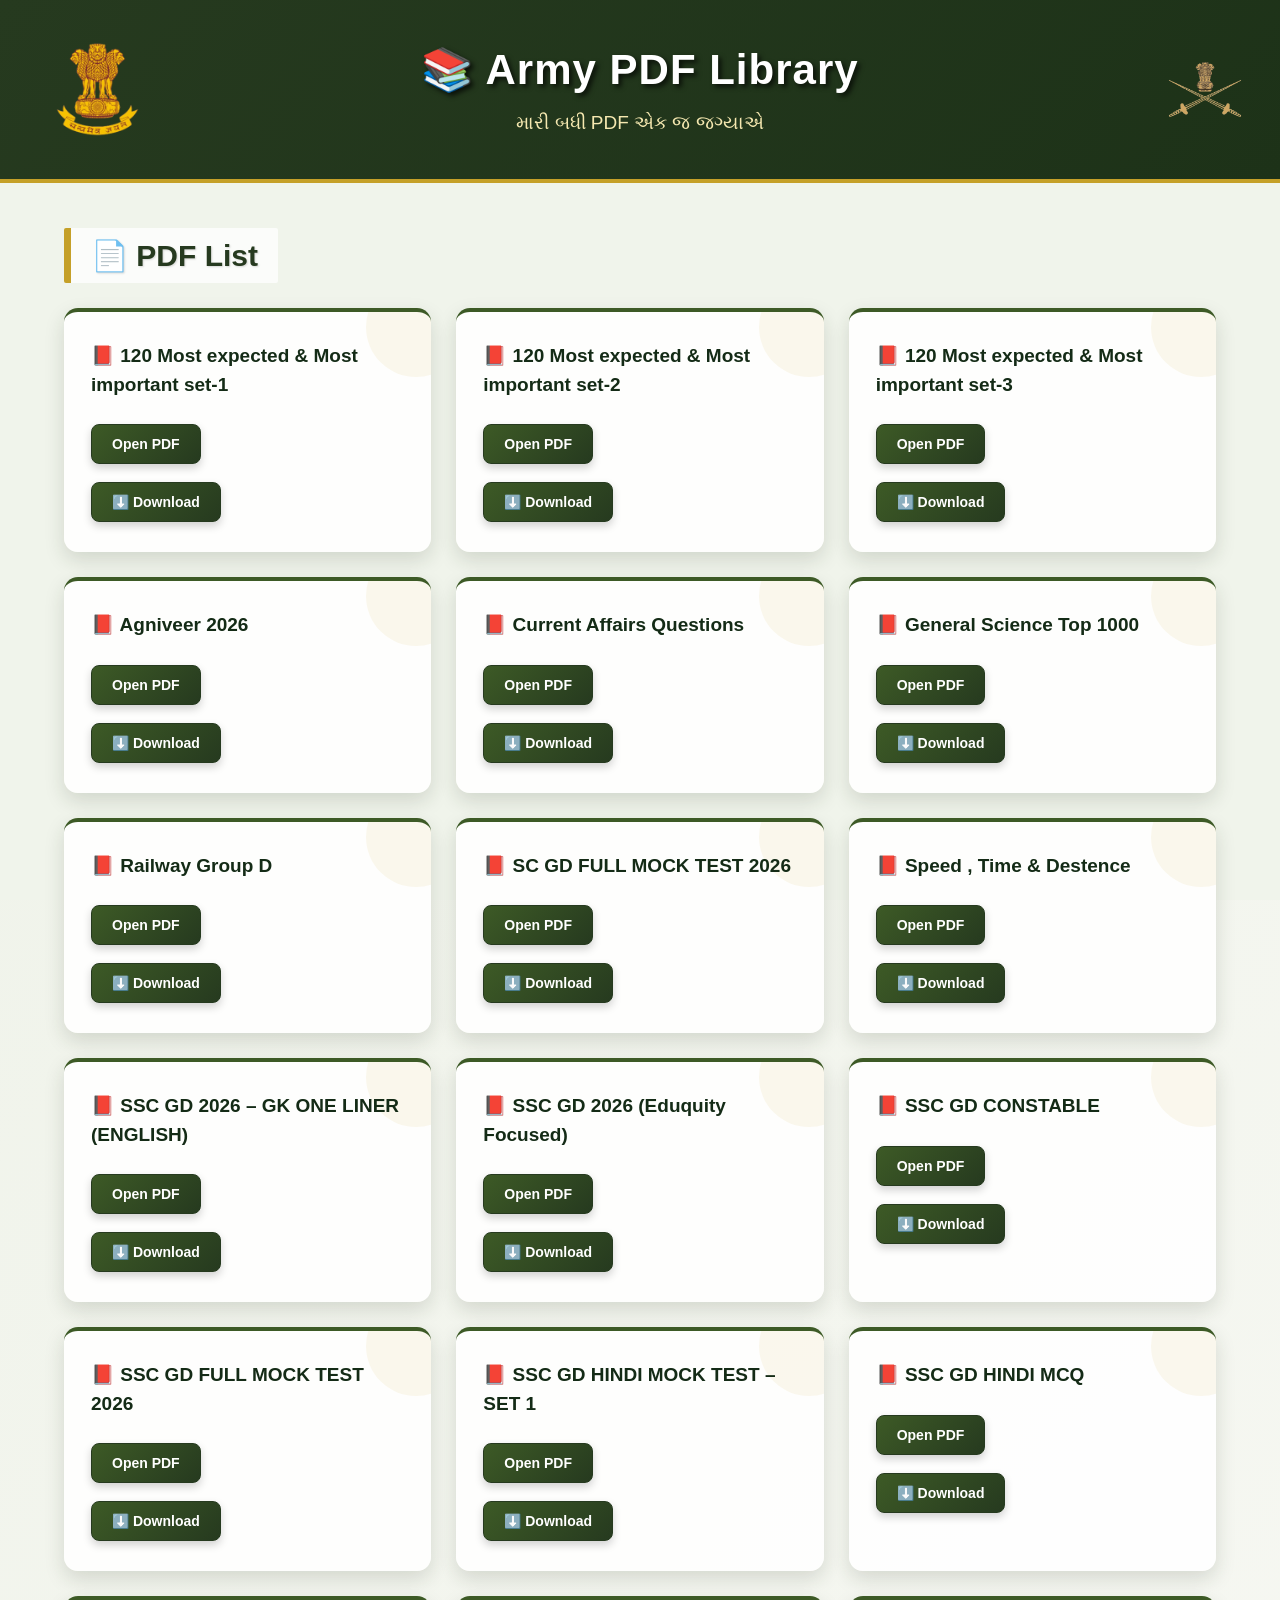
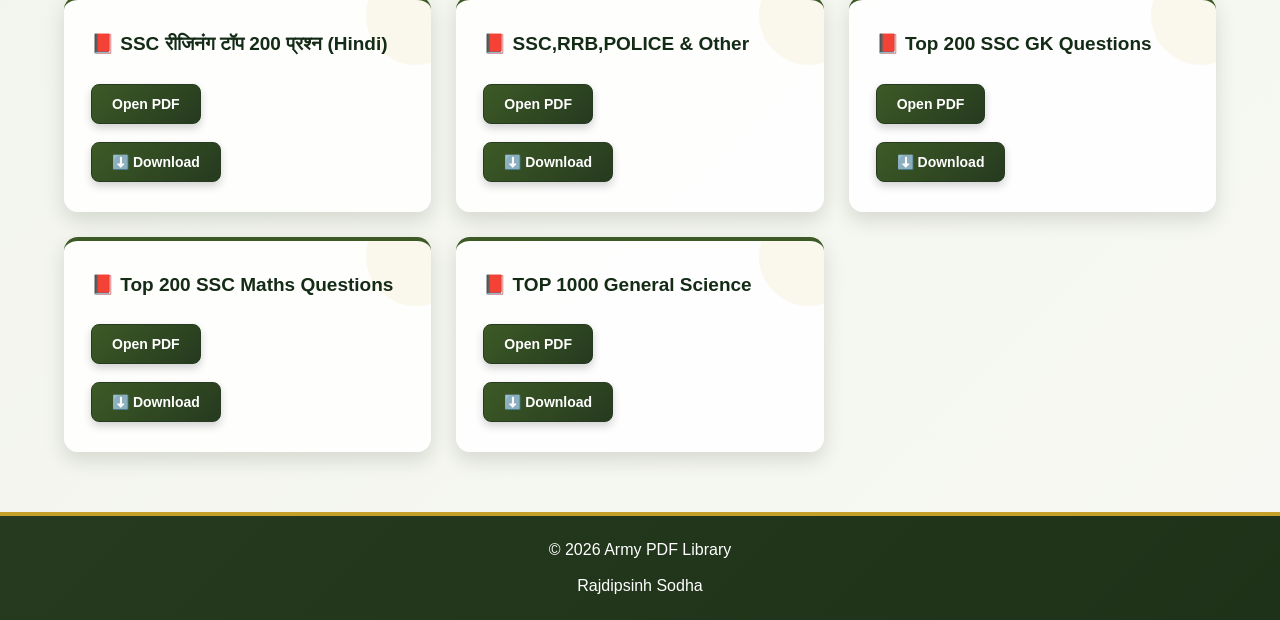
==== commit ce43d5fa: "Update index.html" ====
--- a/index.html
+++ b/index.html
@@ -8,6 +8,30 @@
     <title>Army PDF Library</title>
 
     <link rel="stylesheet" href="style.css">
+    <head>
+
+    <meta charset="UTF-8">
+
+    <meta name="viewport" content="width=device-width, initial-scale=1.0">
+
+    <title>Army PDF Library - Army, Agniveer & Government Job PDFs</title>
+
+    <meta name="description"
+        content="Army PDF Library - Army, Agniveer, SSC GD, Railway, Current Affairs, General Science અને Government Job ની મહત્વપૂર્ણ PDF એક જ જગ્યાએ મેળવો.">
+
+    <meta name="keywords"
+        content="Army PDF, Army PDF Library, Agniveer PDF, Agniveer 2026 PDF, SSC GD PDF, Railway Group D PDF, Government Job PDF, Current Affairs PDF, General Science PDF">
+
+    <meta name="author" content="Rajdip Thakor">
+
+    <meta name="robots" content="index, follow">
+
+    <link rel="canonical"
+        href="https://rajdipthakor.github.io/Army/">
+
+    <link rel="stylesheet" href="style.css">
+
+</head>
 </head>
 
 <body>
--- a/style.css
+++ b/style.css
@@ -1,6 +1,6 @@
-/* =========================
-   GLOBAL RESET
-========================= */
+/* =========================================
+   GENERAL
+========================================= */
 
 * {
     margin: 0;
@@ -14,612 +14,658 @@
 
 body {
     font-family: Arial, sans-serif;
-    background: linear-gradient(135deg, #eef2e8, #f7f8f3);
+
+    background: linear-gradient(
+        135deg,
+        #eef2e8,
+        #f7f8f3
+    );
+
     color: #20251d;
+
     min-height: 100vh;
-}
-
-
-/* =========================
-   HEADER - ARMY PREMIUM THEME
-========================= */
+
+    overflow-x: hidden;
+}
+
+
+/* =========================================
+   ARMY BACKGROUND SLIDESHOW
+========================================= */
+
+.army-background {
+    position: fixed;
+
+    top: 0;
+    left: 0;
+
+    width: 100%;
+    height: 100vh;
+
+    overflow: hidden;
+
+    z-index: -10;
+
+    background: #eef2e8;
+}
+
+
+/* Light overlay */
+
+.army-background::after {
+    content: "";
+
+    position: absolute;
+
+    top: 0;
+    left: 0;
+
+    width: 100%;
+    height: 100%;
+
+    background: rgba(255, 255, 255, 0.12);
+
+    z-index: 5;
+
+    pointer-events: none;
+}
+
+
+/* Each slide */
+
+.army-slide {
+    position: absolute;
+
+    top: 0;
+    left: 0;
+
+    width: 100%;
+    height: 100%;
+
+    background-size: cover;
+    background-position: center;
+    background-repeat: no-repeat;
+
+    opacity: 0;
+
+    animation: armySlideshow 20s infinite;
+
+    transform: scale(1.03);
+}
+
+
+/* =========================================
+   SLIDES IMAGES
+========================================= */
+
+.slide1 {
+    background-image: url("army.jpg");
+
+    animation-delay: 0s;
+}
+
+.slide2 {
+    background-image: url("army2.webp");
+
+    animation-delay: 5s;
+}
+
+.slide3 {
+    background-image: url("army3.avif");
+
+    animation-delay: 10s;
+}
+
+.slide4 {
+    background-image: url("army4.jpg");
+
+    animation-delay: 15s;
+}
+
+
+/* =========================================
+   SLIDESHOW ANIMATION
+========================================= */
+
+@keyframes armySlideshow {
+
+    0% {
+        opacity: 0;
+    }
+
+    5% {
+        opacity: 1;
+    }
+
+    25% {
+        opacity: 1;
+    }
+
+    30% {
+        opacity: 0;
+    }
+
+    100% {
+        opacity: 0;
+    }
+}
+
+
+/* =========================================
+   HEADER
+========================================= */
 
 header {
     position: relative;
+
+    min-height: 175px;
+
+    padding: 45px 180px;
+
+    background:
+        url("satyamev-removebg-preview.png")
+        left 45px center / 105px auto
+        no-repeat,
+
+        linear-gradient(
+            135deg,
+            #263a1f,
+            #1d3218
+        );
+
+    color: white;
+
+    text-align: center;
+
+    border-bottom: 4px solid #c5a028;
+
+    z-index: 5;
+
+    overflow: hidden;
+}
+
+
+/* =========================================
+   HEADER TITLE
+========================================= */
+
+header h1 {
+    margin: 0;
+
+    font-size: 42px;
+
+    font-weight: 800;
+
+    color: #ffffff;
+
+    letter-spacing: 1px;
+
+    text-shadow:
+        3px 3px 5px rgba(0, 0, 0, 0.7);
+}
+
+
+/* =========================================
+   HEADER SUBTITLE
+========================================= */
+
+header p {
+    margin-top: 18px;
+
+    font-size: 19px;
+
+    color: #f5e8b0;
+
+    font-weight: 500;
+}
+
+
+/* =========================================
+   RIGHT SIDE EXISTING ARMY LOGO
+========================================= */
+
+header::after {
+    content: "";
+
+    position: absolute;
+
+    right: 25px;
+    top: 50%;
+
+    transform: translateY(-50%);
+
+    width: 100px;
+    height: 100px;
+
+    background-image:
+        url("armylogo-removebg-preview.png");
+
+    background-size: contain;
+
+    background-position: center;
+
+    background-repeat: no-repeat;
+
+    z-index: 2;
+}
+
+
+/* =========================================
+   MAIN CONTENT
+========================================= */
+
+main {
+    position: relative;
+
+    width: 90%;
+
+    max-width: 1200px;
+
+    margin: 45px auto;
+
+    z-index: 2;
+}
+
+
+/* =========================================
+   PDF LIST TITLE
+========================================= */
+
+main h2 {
+    display: inline-block;
+
+    margin-bottom: 25px;
+
+    padding: 10px 20px;
+
+    border-left: 7px solid #c5a028;
+
+    background: rgba(255, 255, 255, 0.72);
+
+    color: #263a1f;
+
+    font-size: 30px;
+
+    font-weight: 800;
+
+    text-shadow:
+        1px 1px 2px rgba(0, 0, 0, 0.15);
+
+    border-radius: 2px;
+}
+
+
+/* =========================================
+   PDF LIST GRID
+========================================= */
+
+.pdf-list {
+    display: grid;
+
+    grid-template-columns:
+        repeat(3, 1fr);
+
+    gap: 25px;
+}
+
+
+/* =========================================
+   PDF CARD
+========================================= */
+
+.pdf-card {
+    position: relative;
+
+    padding: 30px 27px;
+
+    min-height: 175px;
+
+    background:
+        rgba(255, 255, 255, 0.88);
+
+    border-radius: 14px;
+
+    border-top: 4px solid #3d5a26;
+
+    box-shadow:
+        0 8px 20px
+        rgba(35, 50, 25, 0.15);
+
+    transition:
+        transform 0.3s ease,
+        box-shadow 0.3s ease;
+
+    overflow: hidden;
+}
+
+
+/* Card decoration */
+
+.pdf-card::before {
+    content: "";
+
+    position: absolute;
+
+    right: -35px;
+    top: -35px;
+
+    width: 100px;
+    height: 100px;
+
+    background:
+        rgba(197, 160, 40, 0.08);
+
+    border-radius: 50%;
+}
+
+
+/* =========================================
+   CARD HOVER
+========================================= */
+
+.pdf-card:hover {
+    transform: translateY(-7px);
+
+    box-shadow:
+        0 15px 30px
+        rgba(35, 50, 25, 0.25);
+}
+
+
+/* =========================================
+   PDF CARD TITLE
+========================================= */
+
+.pdf-card h3 {
+    position: relative;
+
+    margin-bottom: 25px;
+
+    color: #142b16;
+
+    font-size: 19px;
+
+    line-height: 1.5;
+
+    font-weight: 700;
+}
+
+
+/* PDF icon */
+
+.pdf-card h3::first-letter {
+    color: #e31b23;
+}
+
+
+/* =========================================
+   OPEN PDF BUTTON
+========================================= */
+
+.pdf-card a {
+    display: inline-block;
+
+    padding: 11px 20px;
 
     background:
         linear-gradient(
             135deg,
-            rgba(20, 35, 15, 0.98),
-            rgba(66, 84, 36, 0.97),
-            rgba(25, 40, 18, 0.98)
+            #3d5a26,
+            #263a1f
         );
 
-    color: #ffffff;
-
-    text-align: center;
-
-    padding: 55px 200px 55px 25px;
-
-    border-bottom: 5px solid #d1ad32;
-
-    min-height: 190px;
-
-    overflow: hidden;
+    color: white;
+
+    text-decoration: none;
+
+    font-size: 14px;
+
+    font-weight: 700;
+
+    border-radius: 8px;
+
+    border: 1px solid #263a1f;
 
     box-shadow:
-        0 8px 25px rgba(0, 0, 0, 0.18);
-}
-
-
-/* Decorative Army Pattern */
-
-header::before {
-    content: "";
-
-    position: absolute;
-
-    width: 500px;
-    height: 500px;
-
-    top: -250px;
-    left: -150px;
-
-    background: rgba(255, 255, 255, 0.04);
-
-    border-radius: 50%;
-
-    pointer-events: none;
-}
-
-
-/* =========================
-   ARMY LOGO - TOP RIGHT
-========================= */
-
-header::after {
-    content: "";
-
-    position: absolute;
-
-    top: 20px;
-    right: 30px;
-
-    width: 150px;
-    height: 140px;
-
-    background-image: url("armylogo-removebg-preview.png");
-
-    background-repeat: no-repeat;
-
-    background-position: center;
-
-    background-size: contain;
-
-    z-index: 10;
-
-    pointer-events: none;
-
-    filter:
-        drop-shadow(0 5px 8px rgba(0, 0, 0, 0.35));
-}
-
-
-/* =========================
-   HEADER TITLE
-========================= */
-
-header h1 {
-    position: relative;
-
-    font-size: 40px;
-
-    margin-bottom: 12px;
-
-    font-weight: 800;
-
-    letter-spacing: 1.5px;
-
-    text-shadow:
-        0 3px 10px rgba(0, 0, 0, 0.5);
-}
-
-
-/* Small Gold Line */
-
-header h1::after {
-    content: "";
-
-    display: block;
-
-    width: 90px;
-    height: 3px;
-
-    background: #d1ad32;
-
-    margin: 12px auto 0;
-
-    border-radius: 10px;
-}
-
-
-/* =========================
-   HEADER SUBTITLE
-========================= */
-
-header p {
-    position: relative;
-
-    font-size: 17px;
-
-    color: #eee8c9;
-
-    line-height: 1.6;
-
-    margin-top: 10px;
-}
-
-
-/* =========================
-   MAIN SECTION
-========================= */
-
-main {
-    width: 90%;
-
-    max-width: 1150px;
-
-    margin: 45px auto;
-
-    min-height: 400px;
-}
-
-
-/* =========================
-   MAIN TITLE
-========================= */
-
-main h2 {
-    margin-bottom: 30px;
-
-    color: #263a1f;
-
-    border-left: 7px solid #c5a028;
-
-    padding: 10px 15px;
-
-    font-size: 29px;
-
-    font-weight: 800;
-
-    background: linear-gradient(
-        to right,
-        rgba(197, 160, 40, 0.12),
-        transparent
-    );
-
-    border-radius: 0 8px 8px 0;
-}
-
-
-/* =========================
-   PDF LIST
-========================= */
-
-.pdf-list {
-    display: grid;
-
-    grid-template-columns:
-        repeat(
-            auto-fit,
-            minmax(280px, 1fr)
-        );
-
-    gap: 25px;
-}
-
-
-/* =========================
-   PDF CARD
-========================= */
-
-.pdf-card {
-    position: relative;
-
-    background: rgba(255, 255, 255, 0.95);
-
-    padding: 28px;
-
-    border-radius: 15px;
-
-    border: 1px solid rgba(75, 93, 42, 0.15);
-
-    border-top: 5px solid #4b5d2a;
-
-    box-shadow:
-        0 8px 25px rgba(38, 58, 31, 0.10);
-
-    transition:
-        transform 0.3s ease,
-        box-shadow 0.3s ease,
-        border-color 0.3s ease;
-
-    overflow: hidden;
-}
-
-
-/* Card Gold Decoration */
-
-.pdf-card::before {
-    content: "";
-
-    position: absolute;
-
-    top: 0;
-    right: 0;
-
-    width: 70px;
-    height: 70px;
-
-    background: rgba(197, 160, 40, 0.08);
-
-    border-radius: 0 0 0 70px;
-}
-
-
-/* =========================
-   CARD HOVER
-========================= */
-
-.pdf-card:hover {
-    transform: translateY(-8px);
-
-    border-top-color: #c5a028;
-
-    box-shadow:
-        0 15px 35px rgba(38, 58, 31, 0.20);
-}
-
-
-/* =========================
-   PDF TITLE
-========================= */
-
-.pdf-card h3 {
-    position: relative;
-
-    margin-bottom: 22px;
-
-    color: #263a1f;
-
-    line-height: 1.5;
-
-    font-size: 19px;
-
-    font-weight: 700;
-}
-
-
-/* =========================
-   BUTTON AREA
-========================= */
-
-.pdf-card a {
-    display: inline-block;
-
-    text-decoration: none;
-
-    padding: 11px 16px;
-
-    margin-right: 7px;
-
-    border-radius: 8px;
-
-    font-size: 14px;
-
-    font-weight: bold;
+        0 4px 8px
+        rgba(0, 0, 0, 0.18);
 
     transition:
         all 0.25s ease;
-
-    box-shadow:
-        0 3px 8px rgba(0, 0, 0, 0.10);
-}
-
-
-/* =========================
-   OPEN PDF BUTTON
-========================= */
-
-.pdf-card a:first-of-type {
+}
+
+
+/* Button hover */
+
+.pdf-card a:hover {
     background:
         linear-gradient(
             135deg,
-            #4b632d,
-            #263a1f
+            #526f32,
+            #344d22
         );
 
-    color: #ffffff;
-
-    border: 1px solid #3f5426;
-}
-
-
-.pdf-card a:first-of-type:hover {
+    transform: translateY(-2px);
+
+    box-shadow:
+        0 7px 13px
+        rgba(0, 0, 0, 0.25);
+}
+
+
+/* =========================================
+   FOOTER
+========================================= */
+
+footer {
+    position: relative;
+
+    margin-top: 60px;
+
+    padding: 25px 20px;
+
     background:
         linear-gradient(
             135deg,
             #263a1f,
-            #172411
+            #1d3218
         );
 
-    transform: translateY(-2px);
-
-    box-shadow:
-        0 6px 15px rgba(38, 58, 31, 0.30);
-}
-
-
-/* =========================
-   DOWNLOAD BUTTON
-========================= */
-
-.pdf-card a:last-of-type {
-    background:
-        linear-gradient(
-            135deg,
-            #e3d27c,
-            #c5a028
-        );
-
-    color: #263a1f;
-
-    border: 1px solid #c5a028;
-}
-
-
-.pdf-card a:last-of-type:hover {
-    background:
-        linear-gradient(
-            135deg,
-            #c5a028,
-            #a88818
-        );
-
+    color: white;
+
+    text-align: center;
+
+    border-top: 4px solid #c5a028;
+
+    z-index: 5;
+}
+
+
+footer p {
+    margin: 5px 0;
+
+    font-size: 15px;
+
+    color: #f5e8b0;
+}
+
+
+footer strong {
     color: #ffffff;
-
-    transform: translateY(-2px);
-
-    box-shadow:
-        0 6px 15px rgba(197, 160, 40, 0.35);
-}
-
-
-/* =========================
-   FOOTER
-========================= */
-
-footer {
-    background:
-        linear-gradient(
-            135deg,
-            #172411,
-            #263a1f
-        );
-
-    color: #e8e4c9;
-
-    text-align: center;
-
-    padding: 28px 20px;
-
-    margin-top: 70px;
-
-    border-top: 4px solid #c5a028;
-
-    font-size: 14px;
-
-    line-height: 1.7;
-
-    box-shadow:
-        0 -5px 20px rgba(0, 0, 0, 0.08);
-}
-
-
-/* =========================
-   FOOTER HOVER LINKS
-========================= */
-
-footer a {
-    color: #e3d27c;
-
-    text-decoration: none;
-
-    transition: 0.3s ease;
-}
-
-footer a:hover {
-    color: #ffffff;
-}
-
-
-/* =========================
+}
+
+
+/* =========================================
    TABLET
-========================= */
-
-@media (max-width: 900px) {
+========================================= */
+
+@media (max-width: 1000px) {
+
+    .pdf-list {
+        grid-template-columns:
+            repeat(2, 1fr);
+    }
 
     header {
-        padding: 45px 150px 45px 20px;
+        padding:
+            40px 130px;
     }
 
     header h1 {
-        font-size: 34px;
+        font-size: 36px;
     }
 
     header::after {
-        width: 120px;
-        height: 115px;
-
-        right: 20px;
-    }
+        right: 15px;
+
+        width: 85px;
+        height: 85px;
+    }
+}
+
+
+/* =========================================
+   MOBILE
+========================================= */
+
+@media (max-width: 768px) {
+
+    header {
+        min-height: 150px;
+
+        padding:
+            35px 90px;
+
+        background-size:
+            70px auto,
+            cover;
+
+        background-position:
+            left 10px center,
+            center;
+    }
+
+
+    header h1 {
+        font-size: 28px;
+
+        line-height: 1.25;
+    }
+
+
+    header p {
+        margin-top: 12px;
+
+        font-size: 15px;
+    }
+
+
+    header::after {
+        right: 10px;
+
+        width: 65px;
+        height: 65px;
+    }
+
 
     main {
         width: 92%;
-    }
+
+        margin:
+            30px auto;
+    }
+
+
+    main h2 {
+        font-size: 24px;
+
+        padding:
+            8px 15px;
+    }
+
 
     .pdf-list {
-        grid-template-columns:
-            repeat(
-                2,
-                minmax(250px, 1fr)
-            );
-    }
-}
-
-
-/* =========================
-   MOBILE
-========================= */
-
-@media (max-width: 600px) {
+        grid-template-columns: 1fr;
+
+        gap: 18px;
+    }
+
+
+    .pdf-card {
+        min-height: 150px;
+
+        padding: 25px 22px;
+    }
+
+
+    .pdf-card h3 {
+        font-size: 17px;
+    }
+
+
+    .pdf-card a {
+        padding:
+            10px 17px;
+
+        font-size: 13px;
+    }
+
+
+    footer {
+        margin-top: 40px;
+
+        padding: 20px 15px;
+    }
+}
+
+
+/* =========================================
+   SMALL MOBILE
+========================================= */
+
+@media (max-width: 480px) {
 
     header {
-        padding: 35px 85px 35px 15px;
-
-        min-height: 145px;
-
-        border-bottom-width: 4px;
+        padding:
+            30px 70px;
     }
 
 
     header h1 {
-        font-size: 25px;
-
-        letter-spacing: 0.5px;
-    }
-
-
-    header h1::after {
-        width: 60px;
-
-        height: 2px;
-
-        margin-top: 8px;
+        font-size: 22px;
     }
 
 
     header p {
         font-size: 13px;
-
-        line-height: 1.5;
     }
 
 
     header::after {
-        top: 15px;
-
-        right: 8px;
-
-        width: 75px;
-
-        height: 75px;
-    }
-
-
-    main {
-        width: 92%;
-
-        margin: 30px auto;
+        width: 50px;
+        height: 50px;
+
+        right: 5px;
+    }
+
+
+    header {
+        background-size:
+            55px auto,
+            cover;
+
+        background-position:
+            left 5px center,
+            center;
     }
 
 
     main h2 {
-        font-size: 22px;
-
-        padding: 8px 12px;
-
-        margin-bottom: 22px;
-    }
-
-
-    .pdf-list {
-        grid-template-columns: 1fr;
-
-        gap: 18px;
+        font-size: 21px;
     }
 
 
     .pdf-card {
-        padding: 22px;
-
-        border-radius: 12px;
-    }
-
-
-    .pdf-card h3 {
-        font-size: 17px;
-
-        margin-bottom: 18px;
-    }
-
-
-    .pdf-card a {
-        padding: 9px 12px;
-
-        font-size: 13px;
-
-        margin-bottom: 5px;
-    }
-
-
-    footer {
-        margin-top: 45px;
-
-        padding: 22px 15px;
-
-        font-size: 13px;
-    }
-}
-
-
-/* =========================
-   VERY SMALL MOBILE
-========================= */
-
-@media (max-width: 380px) {
-
-    header {
-        padding-right: 75px;
-    }
-
-    header h1 {
-        font-size: 22px;
-    }
-
-    header p {
-        font-size: 12px;
-    }
-
-    header::after {
-        width: 65px;
-        height: 65px;
-    }
-
-    .pdf-card a {
-        padding: 8px 10px;
-
-        font-size: 12px;
-    }
-}
-
-
-/* =========================
-   TEXT SELECTION
-========================= */
-
-::selection {
-    background: #c5a028;
-
-    color: #ffffff;
-}
+        padding: 22px 18px;
+    }
+}
--- a/style.css
+++ b/style.css
@@ -1,6 +1,6 @@
-/* =========================
-   GLOBAL RESET
-========================= */
+/* =========================================
+   GENERAL
+========================================= */
 
 * {
     margin: 0;
@@ -14,612 +14,658 @@
 
 body {
     font-family: Arial, sans-serif;
-    background: linear-gradient(135deg, #eef2e8, #f7f8f3);
+
+    background: linear-gradient(
+        135deg,
+        #eef2e8,
+        #f7f8f3
+    );
+
     color: #20251d;
+
     min-height: 100vh;
-}
-
-
-/* =========================
-   HEADER - ARMY PREMIUM THEME
-========================= */
+
+    overflow-x: hidden;
+}
+
+
+/* =========================================
+   ARMY BACKGROUND SLIDESHOW
+========================================= */
+
+.army-background {
+    position: fixed;
+
+    top: 0;
+    left: 0;
+
+    width: 100%;
+    height: 100vh;
+
+    overflow: hidden;
+
+    z-index: -10;
+
+    background: #eef2e8;
+}
+
+
+/* Light overlay */
+
+.army-background::after {
+    content: "";
+
+    position: absolute;
+
+    top: 0;
+    left: 0;
+
+    width: 100%;
+    height: 100%;
+
+    background: rgba(255, 255, 255, 0.12);
+
+    z-index: 5;
+
+    pointer-events: none;
+}
+
+
+/* Each slide */
+
+.army-slide {
+    position: absolute;
+
+    top: 0;
+    left: 0;
+
+    width: 100%;
+    height: 100%;
+
+    background-size: cover;
+    background-position: center;
+    background-repeat: no-repeat;
+
+    opacity: 0;
+
+    animation: armySlideshow 20s infinite;
+
+    transform: scale(1.03);
+}
+
+
+/* =========================================
+   SLIDES IMAGES
+========================================= */
+
+.slide1 {
+    background-image: url("army.jpg");
+
+    animation-delay: 0s;
+}
+
+.slide2 {
+    background-image: url("army2.webp");
+
+    animation-delay: 5s;
+}
+
+.slide3 {
+    background-image: url("army3.avif");
+
+    animation-delay: 10s;
+}
+
+.slide4 {
+    background-image: url("army4.jpg");
+
+    animation-delay: 15s;
+}
+
+
+/* =========================================
+   SLIDESHOW ANIMATION
+========================================= */
+
+@keyframes armySlideshow {
+
+    0% {
+        opacity: 0;
+    }
+
+    5% {
+        opacity: 1;
+    }
+
+    25% {
+        opacity: 1;
+    }
+
+    30% {
+        opacity: 0;
+    }
+
+    100% {
+        opacity: 0;
+    }
+}
+
+
+/* =========================================
+   HEADER
+========================================= */
 
 header {
     position: relative;
+
+    min-height: 175px;
+
+    padding: 45px 180px;
+
+    background:
+        url("satyamev-removebg-preview.png")
+        left 45px center / 105px auto
+        no-repeat,
+
+        linear-gradient(
+            135deg,
+            #263a1f,
+            #1d3218
+        );
+
+    color: white;
+
+    text-align: center;
+
+    border-bottom: 4px solid #c5a028;
+
+    z-index: 5;
+
+    overflow: hidden;
+}
+
+
+/* =========================================
+   HEADER TITLE
+========================================= */
+
+header h1 {
+    margin: 0;
+
+    font-size: 42px;
+
+    font-weight: 800;
+
+    color: #ffffff;
+
+    letter-spacing: 1px;
+
+    text-shadow:
+        3px 3px 5px rgba(0, 0, 0, 0.7);
+}
+
+
+/* =========================================
+   HEADER SUBTITLE
+========================================= */
+
+header p {
+    margin-top: 18px;
+
+    font-size: 19px;
+
+    color: #f5e8b0;
+
+    font-weight: 500;
+}
+
+
+/* =========================================
+   RIGHT SIDE EXISTING ARMY LOGO
+========================================= */
+
+header::after {
+    content: "";
+
+    position: absolute;
+
+    right: 25px;
+    top: 50%;
+
+    transform: translateY(-50%);
+
+    width: 100px;
+    height: 100px;
+
+    background-image:
+        url("armylogo-removebg-preview.png");
+
+    background-size: contain;
+
+    background-position: center;
+
+    background-repeat: no-repeat;
+
+    z-index: 2;
+}
+
+
+/* =========================================
+   MAIN CONTENT
+========================================= */
+
+main {
+    position: relative;
+
+    width: 90%;
+
+    max-width: 1200px;
+
+    margin: 45px auto;
+
+    z-index: 2;
+}
+
+
+/* =========================================
+   PDF LIST TITLE
+========================================= */
+
+main h2 {
+    display: inline-block;
+
+    margin-bottom: 25px;
+
+    padding: 10px 20px;
+
+    border-left: 7px solid #c5a028;
+
+    background: rgba(255, 255, 255, 0.72);
+
+    color: #263a1f;
+
+    font-size: 30px;
+
+    font-weight: 800;
+
+    text-shadow:
+        1px 1px 2px rgba(0, 0, 0, 0.15);
+
+    border-radius: 2px;
+}
+
+
+/* =========================================
+   PDF LIST GRID
+========================================= */
+
+.pdf-list {
+    display: grid;
+
+    grid-template-columns:
+        repeat(3, 1fr);
+
+    gap: 25px;
+}
+
+
+/* =========================================
+   PDF CARD
+========================================= */
+
+.pdf-card {
+    position: relative;
+
+    padding: 30px 27px;
+
+    min-height: 175px;
+
+    background:
+        rgba(255, 255, 255, 0.88);
+
+    border-radius: 14px;
+
+    border-top: 4px solid #3d5a26;
+
+    box-shadow:
+        0 8px 20px
+        rgba(35, 50, 25, 0.15);
+
+    transition:
+        transform 0.3s ease,
+        box-shadow 0.3s ease;
+
+    overflow: hidden;
+}
+
+
+/* Card decoration */
+
+.pdf-card::before {
+    content: "";
+
+    position: absolute;
+
+    right: -35px;
+    top: -35px;
+
+    width: 100px;
+    height: 100px;
+
+    background:
+        rgba(197, 160, 40, 0.08);
+
+    border-radius: 50%;
+}
+
+
+/* =========================================
+   CARD HOVER
+========================================= */
+
+.pdf-card:hover {
+    transform: translateY(-7px);
+
+    box-shadow:
+        0 15px 30px
+        rgba(35, 50, 25, 0.25);
+}
+
+
+/* =========================================
+   PDF CARD TITLE
+========================================= */
+
+.pdf-card h3 {
+    position: relative;
+
+    margin-bottom: 25px;
+
+    color: #142b16;
+
+    font-size: 19px;
+
+    line-height: 1.5;
+
+    font-weight: 700;
+}
+
+
+/* PDF icon */
+
+.pdf-card h3::first-letter {
+    color: #e31b23;
+}
+
+
+/* =========================================
+   OPEN PDF BUTTON
+========================================= */
+
+.pdf-card a {
+    display: inline-block;
+
+    padding: 11px 20px;
 
     background:
         linear-gradient(
             135deg,
-            rgba(20, 35, 15, 0.98),
-            rgba(66, 84, 36, 0.97),
-            rgba(25, 40, 18, 0.98)
+            #3d5a26,
+            #263a1f
         );
 
-    color: #ffffff;
-
-    text-align: center;
-
-    padding: 55px 200px 55px 25px;
-
-    border-bottom: 5px solid #d1ad32;
-
-    min-height: 190px;
-
-    overflow: hidden;
+    color: white;
+
+    text-decoration: none;
+
+    font-size: 14px;
+
+    font-weight: 700;
+
+    border-radius: 8px;
+
+    border: 1px solid #263a1f;
 
     box-shadow:
-        0 8px 25px rgba(0, 0, 0, 0.18);
-}
-
-
-/* Decorative Army Pattern */
-
-header::before {
-    content: "";
-
-    position: absolute;
-
-    width: 500px;
-    height: 500px;
-
-    top: -250px;
-    left: -150px;
-
-    background: rgba(255, 255, 255, 0.04);
-
-    border-radius: 50%;
-
-    pointer-events: none;
-}
-
-
-/* =========================
-   ARMY LOGO - TOP RIGHT
-========================= */
-
-header::after {
-    content: "";
-
-    position: absolute;
-
-    top: 20px;
-    right: 30px;
-
-    width: 150px;
-    height: 140px;
-
-    background-image: url("armylogo-removebg-preview.png");
-
-    background-repeat: no-repeat;
-
-    background-position: center;
-
-    background-size: contain;
-
-    z-index: 10;
-
-    pointer-events: none;
-
-    filter:
-        drop-shadow(0 5px 8px rgba(0, 0, 0, 0.35));
-}
-
-
-/* =========================
-   HEADER TITLE
-========================= */
-
-header h1 {
-    position: relative;
-
-    font-size: 40px;
-
-    margin-bottom: 12px;
-
-    font-weight: 800;
-
-    letter-spacing: 1.5px;
-
-    text-shadow:
-        0 3px 10px rgba(0, 0, 0, 0.5);
-}
-
-
-/* Small Gold Line */
-
-header h1::after {
-    content: "";
-
-    display: block;
-
-    width: 90px;
-    height: 3px;
-
-    background: #d1ad32;
-
-    margin: 12px auto 0;
-
-    border-radius: 10px;
-}
-
-
-/* =========================
-   HEADER SUBTITLE
-========================= */
-
-header p {
-    position: relative;
-
-    font-size: 17px;
-
-    color: #eee8c9;
-
-    line-height: 1.6;
-
-    margin-top: 10px;
-}
-
-
-/* =========================
-   MAIN SECTION
-========================= */
-
-main {
-    width: 90%;
-
-    max-width: 1150px;
-
-    margin: 45px auto;
-
-    min-height: 400px;
-}
-
-
-/* =========================
-   MAIN TITLE
-========================= */
-
-main h2 {
-    margin-bottom: 30px;
-
-    color: #263a1f;
-
-    border-left: 7px solid #c5a028;
-
-    padding: 10px 15px;
-
-    font-size: 29px;
-
-    font-weight: 800;
-
-    background: linear-gradient(
-        to right,
-        rgba(197, 160, 40, 0.12),
-        transparent
-    );
-
-    border-radius: 0 8px 8px 0;
-}
-
-
-/* =========================
-   PDF LIST
-========================= */
-
-.pdf-list {
-    display: grid;
-
-    grid-template-columns:
-        repeat(
-            auto-fit,
-            minmax(280px, 1fr)
-        );
-
-    gap: 25px;
-}
-
-
-/* =========================
-   PDF CARD
-========================= */
-
-.pdf-card {
-    position: relative;
-
-    background: rgba(255, 255, 255, 0.95);
-
-    padding: 28px;
-
-    border-radius: 15px;
-
-    border: 1px solid rgba(75, 93, 42, 0.15);
-
-    border-top: 5px solid #4b5d2a;
-
-    box-shadow:
-        0 8px 25px rgba(38, 58, 31, 0.10);
-
-    transition:
-        transform 0.3s ease,
-        box-shadow 0.3s ease,
-        border-color 0.3s ease;
-
-    overflow: hidden;
-}
-
-
-/* Card Gold Decoration */
-
-.pdf-card::before {
-    content: "";
-
-    position: absolute;
-
-    top: 0;
-    right: 0;
-
-    width: 70px;
-    height: 70px;
-
-    background: rgba(197, 160, 40, 0.08);
-
-    border-radius: 0 0 0 70px;
-}
-
-
-/* =========================
-   CARD HOVER
-========================= */
-
-.pdf-card:hover {
-    transform: translateY(-8px);
-
-    border-top-color: #c5a028;
-
-    box-shadow:
-        0 15px 35px rgba(38, 58, 31, 0.20);
-}
-
-
-/* =========================
-   PDF TITLE
-========================= */
-
-.pdf-card h3 {
-    position: relative;
-
-    margin-bottom: 22px;
-
-    color: #263a1f;
-
-    line-height: 1.5;
-
-    font-size: 19px;
-
-    font-weight: 700;
-}
-
-
-/* =========================
-   BUTTON AREA
-========================= */
-
-.pdf-card a {
-    display: inline-block;
-
-    text-decoration: none;
-
-    padding: 11px 16px;
-
-    margin-right: 7px;
-
-    border-radius: 8px;
-
-    font-size: 14px;
-
-    font-weight: bold;
+        0 4px 8px
+        rgba(0, 0, 0, 0.18);
 
     transition:
         all 0.25s ease;
-
-    box-shadow:
-        0 3px 8px rgba(0, 0, 0, 0.10);
-}
-
-
-/* =========================
-   OPEN PDF BUTTON
-========================= */
-
-.pdf-card a:first-of-type {
+}
+
+
+/* Button hover */
+
+.pdf-card a:hover {
     background:
         linear-gradient(
             135deg,
-            #4b632d,
-            #263a1f
+            #526f32,
+            #344d22
         );
 
-    color: #ffffff;
-
-    border: 1px solid #3f5426;
-}
-
-
-.pdf-card a:first-of-type:hover {
+    transform: translateY(-2px);
+
+    box-shadow:
+        0 7px 13px
+        rgba(0, 0, 0, 0.25);
+}
+
+
+/* =========================================
+   FOOTER
+========================================= */
+
+footer {
+    position: relative;
+
+    margin-top: 60px;
+
+    padding: 25px 20px;
+
     background:
         linear-gradient(
             135deg,
             #263a1f,
-            #172411
+            #1d3218
         );
 
-    transform: translateY(-2px);
-
-    box-shadow:
-        0 6px 15px rgba(38, 58, 31, 0.30);
-}
-
-
-/* =========================
-   DOWNLOAD BUTTON
-========================= */
-
-.pdf-card a:last-of-type {
-    background:
-        linear-gradient(
-            135deg,
-            #e3d27c,
-            #c5a028
-        );
-
-    color: #263a1f;
-
-    border: 1px solid #c5a028;
-}
-
-
-.pdf-card a:last-of-type:hover {
-    background:
-        linear-gradient(
-            135deg,
-            #c5a028,
-            #a88818
-        );
-
+    color: white;
+
+    text-align: center;
+
+    border-top: 4px solid #c5a028;
+
+    z-index: 5;
+}
+
+
+footer p {
+    margin: 5px 0;
+
+    font-size: 15px;
+
+    color: #f5e8b0;
+}
+
+
+footer strong {
     color: #ffffff;
-
-    transform: translateY(-2px);
-
-    box-shadow:
-        0 6px 15px rgba(197, 160, 40, 0.35);
-}
-
-
-/* =========================
-   FOOTER
-========================= */
-
-footer {
-    background:
-        linear-gradient(
-            135deg,
-            #172411,
-            #263a1f
-        );
-
-    color: #e8e4c9;
-
-    text-align: center;
-
-    padding: 28px 20px;
-
-    margin-top: 70px;
-
-    border-top: 4px solid #c5a028;
-
-    font-size: 14px;
-
-    line-height: 1.7;
-
-    box-shadow:
-        0 -5px 20px rgba(0, 0, 0, 0.08);
-}
-
-
-/* =========================
-   FOOTER HOVER LINKS
-========================= */
-
-footer a {
-    color: #e3d27c;
-
-    text-decoration: none;
-
-    transition: 0.3s ease;
-}
-
-footer a:hover {
-    color: #ffffff;
-}
-
-
-/* =========================
+}
+
+
+/* =========================================
    TABLET
-========================= */
-
-@media (max-width: 900px) {
+========================================= */
+
+@media (max-width: 1000px) {
+
+    .pdf-list {
+        grid-template-columns:
+            repeat(2, 1fr);
+    }
 
     header {
-        padding: 45px 150px 45px 20px;
+        padding:
+            40px 130px;
     }
 
     header h1 {
-        font-size: 34px;
+        font-size: 36px;
     }
 
     header::after {
-        width: 120px;
-        height: 115px;
-
-        right: 20px;
-    }
+        right: 15px;
+
+        width: 85px;
+        height: 85px;
+    }
+}
+
+
+/* =========================================
+   MOBILE
+========================================= */
+
+@media (max-width: 768px) {
+
+    header {
+        min-height: 150px;
+
+        padding:
+            35px 90px;
+
+        background-size:
+            70px auto,
+            cover;
+
+        background-position:
+            left 10px center,
+            center;
+    }
+
+
+    header h1 {
+        font-size: 28px;
+
+        line-height: 1.25;
+    }
+
+
+    header p {
+        margin-top: 12px;
+
+        font-size: 15px;
+    }
+
+
+    header::after {
+        right: 10px;
+
+        width: 65px;
+        height: 65px;
+    }
+
 
     main {
         width: 92%;
-    }
+
+        margin:
+            30px auto;
+    }
+
+
+    main h2 {
+        font-size: 24px;
+
+        padding:
+            8px 15px;
+    }
+
 
     .pdf-list {
-        grid-template-columns:
-            repeat(
-                2,
-                minmax(250px, 1fr)
-            );
-    }
-}
-
-
-/* =========================
-   MOBILE
-========================= */
-
-@media (max-width: 600px) {
+        grid-template-columns: 1fr;
+
+        gap: 18px;
+    }
+
+
+    .pdf-card {
+        min-height: 150px;
+
+        padding: 25px 22px;
+    }
+
+
+    .pdf-card h3 {
+        font-size: 17px;
+    }
+
+
+    .pdf-card a {
+        padding:
+            10px 17px;
+
+        font-size: 13px;
+    }
+
+
+    footer {
+        margin-top: 40px;
+
+        padding: 20px 15px;
+    }
+}
+
+
+/* =========================================
+   SMALL MOBILE
+========================================= */
+
+@media (max-width: 480px) {
 
     header {
-        padding: 35px 85px 35px 15px;
-
-        min-height: 145px;
-
-        border-bottom-width: 4px;
+        padding:
+            30px 70px;
     }
 
 
     header h1 {
-        font-size: 25px;
-
-        letter-spacing: 0.5px;
-    }
-
-
-    header h1::after {
-        width: 60px;
-
-        height: 2px;
-
-        margin-top: 8px;
+        font-size: 22px;
     }
 
 
     header p {
         font-size: 13px;
-
-        line-height: 1.5;
     }
 
 
     header::after {
-        top: 15px;
-
-        right: 8px;
-
-        width: 75px;
-
-        height: 75px;
-    }
-
-
-    main {
-        width: 92%;
-
-        margin: 30px auto;
+        width: 50px;
+        height: 50px;
+
+        right: 5px;
+    }
+
+
+    header {
+        background-size:
+            55px auto,
+            cover;
+
+        background-position:
+            left 5px center,
+            center;
     }
 
 
     main h2 {
-        font-size: 22px;
-
-        padding: 8px 12px;
-
-        margin-bottom: 22px;
-    }
-
-
-    .pdf-list {
-        grid-template-columns: 1fr;
-
-        gap: 18px;
+        font-size: 21px;
     }
 
 
     .pdf-card {
-        padding: 22px;
-
-        border-radius: 12px;
-    }
-
-
-    .pdf-card h3 {
-        font-size: 17px;
-
-        margin-bottom: 18px;
-    }
-
-
-    .pdf-card a {
-        padding: 9px 12px;
-
-        font-size: 13px;
-
-        margin-bottom: 5px;
-    }
-
-
-    footer {
-        margin-top: 45px;
-
-        padding: 22px 15px;
-
-        font-size: 13px;
-    }
-}
-
-
-/* =========================
-   VERY SMALL MOBILE
-========================= */
-
-@media (max-width: 380px) {
-
-    header {
-        padding-right: 75px;
-    }
-
-    header h1 {
-        font-size: 22px;
-    }
-
-    header p {
-        font-size: 12px;
-    }
-
-    header::after {
-        width: 65px;
-        height: 65px;
-    }
-
-    .pdf-card a {
-        padding: 8px 10px;
-
-        font-size: 12px;
-    }
-}
-
-
-/* =========================
-   TEXT SELECTION
-========================= */
-
-::selection {
-    background: #c5a028;
-
-    color: #ffffff;
-}
+        padding: 22px 18px;
+    }
+}
